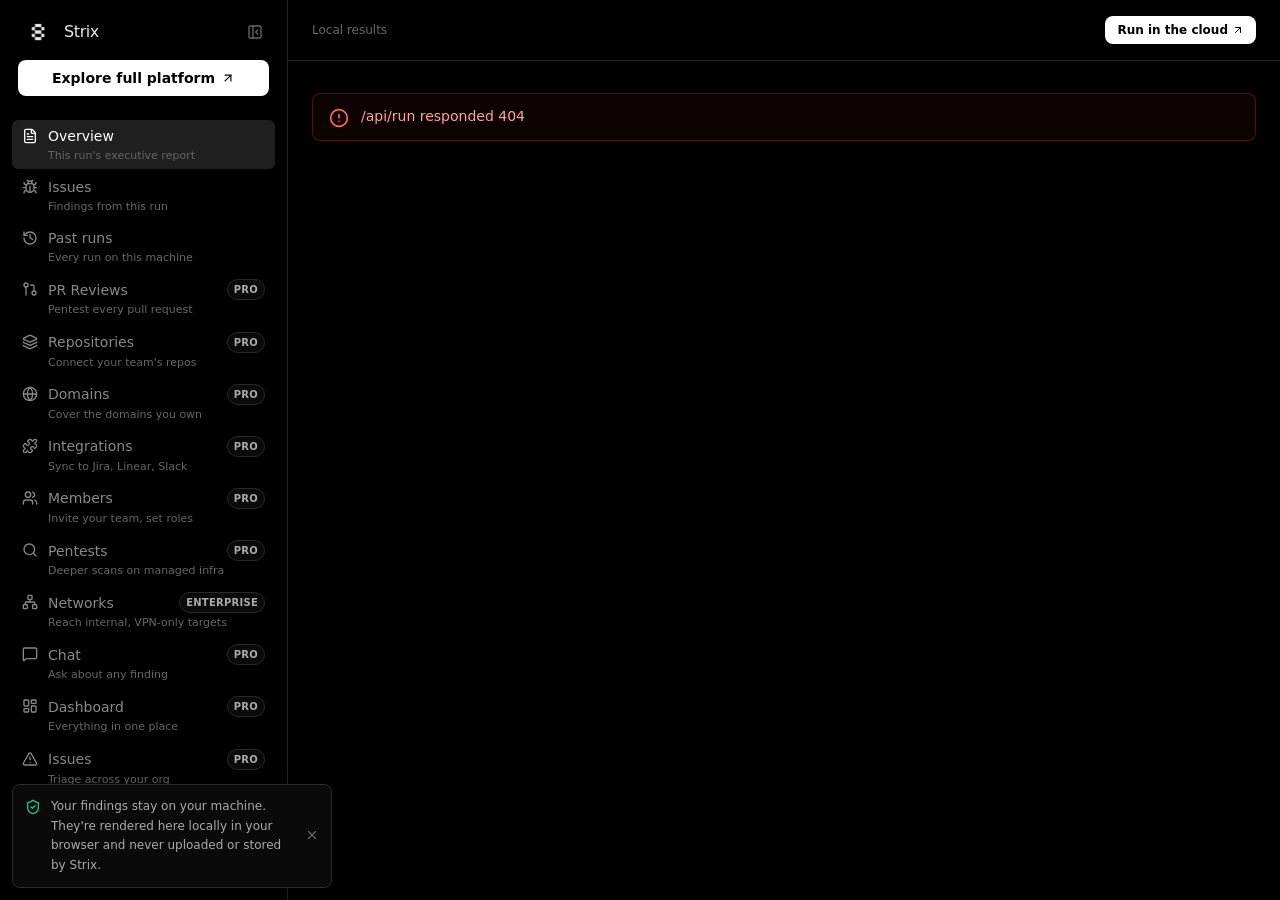
==== strix/viewer/static/index.html @ 6e62ea79 "Merge branch 'usestrix:main' into fix/issue-725-fast-local-import" ====
<!doctype html>
<html lang="en">
  <head>
    <meta charset="UTF-8" />
    <link rel="icon" type="image/png" href="./logo.png" />
    <meta name="viewport" content="width=device-width, initial-scale=1.0" />
    <meta name="color-scheme" content="dark" />
    <title>Strix Results</title>
    <script type="module" crossorigin src="./assets/index-BU_tk5L-.js"></script>
    <link rel="stylesheet" crossorigin href="./assets/index-C0NveaV7.css">
  </head>
  <body>
    <div id="root"></div>
  </body>
</html>
---- strix/viewer/static/assets/index-C0NveaV7.css ----
pre code.hljs{display:block;overflow-x:auto;padding:1em}code.hljs{padding:3px 5px}/*!
  Theme: GitHub Dark
  Description: Dark theme as seen on github.com
  Author: github.com
  Maintainer: @Hirse
  Updated: 2021-05-15

  Outdated base version: https://github.com/primer/github-syntax-dark
  Current colors taken from GitHub's CSS
*/.hljs{color:#c9d1d9;background:#0d1117}.hljs-doctag,.hljs-keyword,.hljs-meta .hljs-keyword,.hljs-template-tag,.hljs-template-variable,.hljs-type,.hljs-variable.language_{color:#ff7b72}.hljs-title,.hljs-title.class_,.hljs-title.class_.inherited__,.hljs-title.function_{color:#d2a8ff}.hljs-attr,.hljs-attribute,.hljs-literal,.hljs-meta,.hljs-number,.hljs-operator,.hljs-variable,.hljs-selector-attr,.hljs-selector-class,.hljs-selector-id{color:#79c0ff}.hljs-regexp,.hljs-string,.hljs-meta .hljs-string{color:#a5d6ff}.hljs-built_in,.hljs-symbol{color:#ffa657}.hljs-comment,.hljs-code,.hljs-formula{color:#8b949e}.hljs-name,.hljs-quote,.hljs-selector-tag,.hljs-selector-pseudo{color:#7ee787}.hljs-subst{color:#c9d1d9}.hljs-section{color:#1f6feb;font-weight:700}.hljs-bullet{color:#f2cc60}.hljs-emphasis{color:#c9d1d9;font-style:italic}.hljs-strong{color:#c9d1d9;font-weight:700}.hljs-addition{color:#aff5b4;background-color:#033a16}.hljs-deletion{color:#ffdcd7;background-color:#67060c}.react-flow{direction:ltr;--xy-edge-stroke-default: #b1b1b7;--xy-edge-stroke-width-default: 1;--xy-edge-stroke-selected-default: #555;--xy-connectionline-stroke-default: #b1b1b7;--xy-connectionline-stroke-width-default: 1;--xy-attribution-background-color-default: rgba(255, 255, 255, .5);--xy-minimap-background-color-default: #fff;--xy-minimap-mask-background-color-default: rgba(240, 240, 240, .6);--xy-minimap-mask-stroke-color-default: transparent;--xy-minimap-mask-stroke-width-default: 1;--xy-minimap-node-background-color-default: #e2e2e2;--xy-minimap-node-stroke-color-default: transparent;--xy-minimap-node-stroke-width-default: 2;--xy-background-color-default: transparent;--xy-background-pattern-dots-color-default: #91919a;--xy-background-pattern-lines-color-default: #eee;--xy-background-pattern-cross-color-default: #e2e2e2;background-color:var(--xy-background-color, var(--xy-background-color-default));--xy-node-color-default: inherit;--xy-node-border-default: 1px solid #1a192b;--xy-node-background-color-default: #fff;--xy-node-group-background-color-default: rgba(240, 240, 240, .25);--xy-node-boxshadow-hover-default: 0 1px 4px 1px rgba(0, 0, 0, .08);--xy-node-boxshadow-selected-default: 0 0 0 .5px #1a192b;--xy-node-border-radius-default: 3px;--xy-handle-background-color-default: #1a192b;--xy-handle-border-color-default: #fff;--xy-selection-background-color-default: rgba(0, 89, 220, .08);--xy-selection-border-default: 1px dotted rgba(0, 89, 220, .8);--xy-controls-button-background-color-default: #fefefe;--xy-controls-button-background-color-hover-default: #f4f4f4;--xy-controls-button-color-default: inherit;--xy-controls-button-color-hover-default: inherit;--xy-controls-button-border-color-default: #eee;--xy-controls-box-shadow-default: 0 0 2px 1px rgba(0, 0, 0, .08);--xy-edge-label-background-color-default: #ffffff;--xy-edge-label-color-default: inherit;--xy-resize-background-color-default: #3367d9}.react-flow.dark{--xy-edge-stroke-default: #3e3e3e;--xy-edge-stroke-width-default: 1;--xy-edge-stroke-selected-default: #727272;--xy-connectionline-stroke-default: #b1b1b7;--xy-connectionline-stroke-width-default: 1;--xy-attribution-background-color-default: rgba(150, 150, 150, .25);--xy-minimap-background-color-default: #141414;--xy-minimap-mask-background-color-default: rgba(60, 60, 60, .6);--xy-minimap-mask-stroke-color-default: transparent;--xy-minimap-mask-stroke-width-default: 1;--xy-minimap-node-background-color-default: #2b2b2b;--xy-minimap-node-stroke-color-default: transparent;--xy-minimap-node-stroke-width-default: 2;--xy-background-color-default: #141414;--xy-background-pattern-dots-color-default: #555;--xy-background-pattern-lines-color-default: #333;--xy-background-pattern-cross-color-default: #333;--xy-node-color-default: #f8f8f8;--xy-node-border-default: 1px solid #3c3c3c;--xy-node-background-color-default: #1e1e1e;--xy-node-group-background-color-default: rgba(240, 240, 240, .25);--xy-node-boxshadow-hover-default: 0 1px 4px 1px rgba(255, 255, 255, .08);--xy-node-boxshadow-selected-default: 0 0 0 .5px #999;--xy-handle-background-color-default: #bebebe;--xy-handle-border-color-default: #1e1e1e;--xy-selection-background-color-default: rgba(200, 200, 220, .08);--xy-selection-border-default: 1px dotted rgba(200, 200, 220, .8);--xy-controls-button-background-color-default: #2b2b2b;--xy-controls-button-background-color-hover-default: #3e3e3e;--xy-controls-button-color-default: #f8f8f8;--xy-controls-button-color-hover-default: #fff;--xy-controls-button-border-color-default: #5b5b5b;--xy-controls-box-shadow-default: 0 0 2px 1px rgba(0, 0, 0, .08);--xy-edge-label-background-color-default: #141414;--xy-edge-label-color-default: #f8f8f8}.react-flow__background{background-color:var(--xy-background-color-props, var(--xy-background-color, var(--xy-background-color-default)));pointer-events:none;z-index:-1}.react-flow__container{position:absolute;width:100%;height:100%;top:0;left:0}.react-flow__pane{z-index:1;touch-action:none}.react-flow__pane.draggable{cursor:grab}.react-flow__pane.dragging{cursor:grabbing}.react-flow__pane.selection{cursor:pointer}.react-flow__viewport{transform-origin:0 0;z-index:2;pointer-events:none}.react-flow__renderer{z-index:4}.react-flow__selection{z-index:6}.react-flow__nodesselection-rect:focus,.react-flow__nodesselection-rect:focus-visible{outline:none}.react-flow__edge-path{stroke:var(--xy-edge-stroke, var(--xy-edge-stroke-default));stroke-width:var(--xy-edge-stroke-width, var(--xy-edge-stroke-width-default));fill:none}.react-flow__connection-path{stroke:var(--xy-connectionline-stroke, var(--xy-connectionline-stroke-default));stroke-width:var(--xy-connectionline-stroke-width, var(--xy-connectionline-stroke-width-default));fill:none}.react-flow .react-flow__edges{position:absolute}.react-flow .react-flow__edges svg{overflow:visible;position:absolute;pointer-events:none}.react-flow__edge{pointer-events:visibleStroke}.react-flow__edge.selectable{cursor:pointer}.react-flow__edge.animated path{stroke-dasharray:5;animation:dashdraw .5s linear infinite}.react-flow__edge.animated path.react-flow__edge-interaction{stroke-dasharray:none;animation:none}.react-flow__edge.inactive{pointer-events:none}.react-flow__edge.selected,.react-flow__edge:focus,.react-flow__edge:focus-visible{outline:none}.react-flow__edge.selected .react-flow__edge-path,.react-flow__edge.selectable:focus .react-flow__edge-path,.react-flow__edge.selectable:focus-visible .react-flow__edge-path{stroke:var(--xy-edge-stroke-selected, var(--xy-edge-stroke-selected-default))}.react-flow__edge-textwrapper{pointer-events:all}.react-flow__edge .react-flow__edge-text{pointer-events:none;-webkit-user-select:none;-moz-user-select:none;user-select:none}.react-flow__arrowhead polyline{stroke:var(--xy-edge-stroke, var(--xy-edge-stroke-default))}.react-flow__arrowhead polyline.arrowclosed{fill:var(--xy-edge-stroke, var(--xy-edge-stroke-default))}.react-flow__connection{pointer-events:none}.react-flow__connection .animated{stroke-dasharray:5;animation:dashdraw .5s linear infinite}svg.react-flow__connectionline{z-index:1001;overflow:visible;position:absolute}.react-flow__nodes{pointer-events:none;transform-origin:0 0}.react-flow__node{position:absolute;-webkit-user-select:none;-moz-user-select:none;user-select:none;pointer-events:all;transform-origin:0 0;box-sizing:border-box;cursor:default}.react-flow__node.selectable{cursor:pointer}.react-flow__node.draggable{cursor:grab;pointer-events:all}.react-flow__node.draggable.dragging{cursor:grabbing}.react-flow__nodesselection{z-index:3;transform-origin:left top;pointer-events:none}.react-flow__nodesselection-rect{position:absolute;pointer-events:all;cursor:grab}.react-flow__handle{position:absolute;pointer-events:none;min-width:5px;min-height:5px;width:6px;height:6px;background-color:var(--xy-handle-background-color, var(--xy-handle-background-color-default));border:1px solid var(--xy-handle-border-color, var(--xy-handle-border-color-default));border-radius:100%}.react-flow__handle.connectingfrom{pointer-events:all}.react-flow__handle.connectionindicator{pointer-events:all;cursor:crosshair}.react-flow__handle-bottom{top:auto;left:50%;bottom:0;transform:translate(-50%,50%)}.react-flow__handle-top{top:0;left:50%;transform:translate(-50%,-50%)}.react-flow__handle-left{top:50%;left:0;transform:translate(-50%,-50%)}.react-flow__handle-right{top:50%;right:0;transform:translate(50%,-50%)}.react-flow__edgeupdater{cursor:move;pointer-events:all}.react-flow__pane.selection .react-flow__panel{pointer-events:none}.react-flow__panel{position:absolute;z-index:5;margin:15px}.react-flow__panel.top{top:0}.react-flow__panel.bottom{bottom:0}.react-flow__panel.top.center,.react-flow__panel.bottom.center{left:50%;transform:translate(-15px) translate(-50%)}.react-flow__panel.left{left:0}.react-flow__panel.right{right:0}.react-flow__panel.left.center,.react-flow__panel.right.center{top:50%;transform:translateY(-15px) translateY(-50%)}.react-flow__attribution{font-size:10px;background:var(--xy-attribution-background-color, var(--xy-attribution-background-color-default));padding:2px 3px;margin:0}.react-flow__attribution a{text-decoration:none;color:#999}@keyframes dashdraw{0%{stroke-dashoffset:10}}.react-flow__edgelabel-renderer{position:absolute;width:100%;height:100%;pointer-events:none;-webkit-user-select:none;-moz-user-select:none;user-select:none;left:0;top:0}.react-flow__viewport-portal{position:absolute;width:100%;height:100%;left:0;top:0;-webkit-user-select:none;-moz-user-select:none;user-select:none}.react-flow__minimap{background:var( --xy-minimap-background-color-props, var(--xy-minimap-background-color, var(--xy-minimap-background-color-default)) )}.react-flow__minimap-svg{display:block}.react-flow__minimap-mask{fill:var( --xy-minimap-mask-background-color-props, var(--xy-minimap-mask-background-color, var(--xy-minimap-mask-background-color-default)) );stroke:var( --xy-minimap-mask-stroke-color-props, var(--xy-minimap-mask-stroke-color, var(--xy-minimap-mask-stroke-color-default)) );stroke-width:var( --xy-minimap-mask-stroke-width-props, var(--xy-minimap-mask-stroke-width, var(--xy-minimap-mask-stroke-width-default)) )}.react-flow__minimap-node{fill:var( --xy-minimap-node-background-color-props, var(--xy-minimap-node-background-color, var(--xy-minimap-node-background-color-default)) );stroke:var( --xy-minimap-node-stroke-color-props, var(--xy-minimap-node-stroke-color, var(--xy-minimap-node-stroke-color-default)) );stroke-width:var( --xy-minimap-node-stroke-width-props, var(--xy-minimap-node-stroke-width, var(--xy-minimap-node-stroke-width-default)) )}.react-flow__background-pattern.dots{fill:var( --xy-background-pattern-color-props, var(--xy-background-pattern-color, var(--xy-background-pattern-dots-color-default)) )}.react-flow__background-pattern.lines{stroke:var( --xy-background-pattern-color-props, var(--xy-background-pattern-color, var(--xy-background-pattern-lines-color-default)) )}.react-flow__background-pattern.cross{stroke:var( --xy-background-pattern-color-props, var(--xy-background-pattern-color, var(--xy-background-pattern-cross-color-default)) )}.react-flow__controls{display:flex;flex-direction:column;box-shadow:var(--xy-controls-box-shadow, var(--xy-controls-box-shadow-default))}.react-flow__controls.horizontal{flex-direction:row}.react-flow__controls-button{display:flex;justify-content:center;align-items:center;height:26px;width:26px;padding:4px;border:none;background:var(--xy-controls-button-background-color, var(--xy-controls-button-background-color-default));border-bottom:1px solid var( --xy-controls-button-border-color-props, var(--xy-controls-button-border-color, var(--xy-controls-button-border-color-default)) );color:var( --xy-controls-button-color-props, var(--xy-controls-button-color, var(--xy-controls-button-color-default)) );cursor:pointer;-webkit-user-select:none;-moz-user-select:none;user-select:none}.react-flow__controls-button svg{width:100%;max-width:12px;max-height:12px;fill:currentColor}.react-flow__edge.updating .react-flow__edge-path{stroke:#777}.react-flow__edge-text{font-size:10px}.react-flow__node.selectable:focus,.react-flow__node.selectable:focus-visible{outline:none}.react-flow__node-input,.react-flow__node-default,.react-flow__node-output,.react-flow__node-group{padding:10px;border-radius:var(--xy-node-border-radius, var(--xy-node-border-radius-default));width:150px;font-size:12px;color:var(--xy-node-color, var(--xy-node-color-default));text-align:center;border:var(--xy-node-border, var(--xy-node-border-default));background-color:var(--xy-node-background-color, var(--xy-node-background-color-default))}.react-flow__node-input.selectable:hover,.react-flow__node-default.selectable:hover,.react-flow__node-output.selectable:hover,.react-flow__node-group.selectable:hover{box-shadow:var(--xy-node-boxshadow-hover, var(--xy-node-boxshadow-hover-default))}.react-flow__node-input.selectable.selected,.react-flow__node-input.selectable:focus,.react-flow__node-input.selectable:focus-visible,.react-flow__node-default.selectable.selected,.react-flow__node-default.selectable:focus,.react-flow__node-default.selectable:focus-visible,.react-flow__node-output.selectable.selected,.react-flow__node-output.selectable:focus,.react-flow__node-output.selectable:focus-visible,.react-flow__node-group.selectable.selected,.react-flow__node-group.selectable:focus,.react-flow__node-group.selectable:focus-visible{box-shadow:var(--xy-node-boxshadow-selected, var(--xy-node-boxshadow-selected-default))}.react-flow__node-group{background-color:var(--xy-node-group-background-color, var(--xy-node-group-background-color-default))}.react-flow__nodesselection-rect,.react-flow__selection{background:var(--xy-selection-background-color, var(--xy-selection-background-color-default));border:var(--xy-selection-border, var(--xy-selection-border-default))}.react-flow__nodesselection-rect:focus,.react-flow__nodesselection-rect:focus-visible,.react-flow__selection:focus,.react-flow__selection:focus-visible{outline:none}.react-flow__controls-button:hover{background:var( --xy-controls-button-background-color-hover-props, var(--xy-controls-button-background-color-hover, var(--xy-controls-button-background-color-hover-default)) );color:var( --xy-controls-button-color-hover-props, var(--xy-controls-button-color-hover, var(--xy-controls-button-color-hover-default)) )}.react-flow__controls-button:disabled{pointer-events:none}.react-flow__controls-button:disabled svg{fill-opacity:.4}.react-flow__controls-button:last-child{border-bottom:none}.react-flow__controls.horizontal .react-flow__controls-button{border-bottom:none;border-right:1px solid var( --xy-controls-button-border-color-props, var(--xy-controls-button-border-color, var(--xy-controls-button-border-color-default)) )}.react-flow__controls.horizontal .react-flow__controls-button:last-child{border-right:none}.react-flow__resize-control{position:absolute}.react-flow__resize-control.left,.react-flow__resize-control.right{cursor:ew-resize}.react-flow__resize-control.top,.react-flow__resize-control.bottom{cursor:ns-resize}.react-flow__resize-control.top.left,.react-flow__resize-control.bottom.right{cursor:nwse-resize}.react-flow__resize-control.bottom.left,.react-flow__resize-control.top.right{cursor:nesw-resize}.react-flow__resize-control.handle{width:5px;height:5px;border:1px solid #fff;border-radius:1px;background-color:var(--xy-resize-background-color, var(--xy-resize-background-color-default));translate:-50% -50%}.react-flow__resize-control.handle.left{left:0;top:50%}.react-flow__resize-control.handle.right{left:100%;top:50%}.react-flow__resize-control.handle.top{left:50%;top:0}.react-flow__resize-control.handle.bottom{left:50%;top:100%}.react-flow__resize-control.handle.top.left,.react-flow__resize-control.handle.bottom.left{left:0}.react-flow__resize-control.handle.top.right,.react-flow__resize-control.handle.bottom.right{left:100%}.react-flow__resize-control.line{border-color:var(--xy-resize-background-color, var(--xy-resize-background-color-default));border-width:0;border-style:solid}.react-flow__resize-control.line.left,.react-flow__resize-control.line.right{width:1px;transform:translate(-50%);top:0;height:100%}.react-flow__resize-control.line.left{left:0;border-left-width:1px}.react-flow__resize-control.line.right{left:100%;border-right-width:1px}.react-flow__resize-control.line.top,.react-flow__resize-control.line.bottom{height:1px;transform:translateY(-50%);left:0;width:100%}.react-flow__resize-control.line.top{top:0;border-top-width:1px}.react-flow__resize-control.line.bottom{border-bottom-width:1px;top:100%}.react-flow__edge-textbg{fill:var(--xy-edge-label-background-color, var(--xy-edge-label-background-color-default))}.react-flow__edge-text{fill:var(--xy-edge-label-color, var(--xy-edge-label-color-default))}/*! tailwindcss v4.3.3 | MIT License | https://tailwindcss.com */@layer properties{@supports (((-webkit-hyphens:none)) and (not (margin-trim:inline))) or ((-moz-orient:inline) and (not (color:rgb(from red r g b)))){*,:before,:after,::backdrop{--tw-translate-x:0;--tw-translate-y:0;--tw-translate-z:0;--tw-space-y-reverse:0;--tw-border-style:solid;--tw-leading:initial;--tw-font-weight:initial;--tw-tracking:initial;--tw-ordinal:initial;--tw-slashed-zero:initial;--tw-numeric-figure:initial;--tw-numeric-spacing:initial;--tw-numeric-fraction:initial;--tw-shadow:0 0 #0000;--tw-shadow-color:initial;--tw-shadow-alpha:100%;--tw-inset-shadow:0 0 #0000;--tw-inset-shadow-color:initial;--tw-inset-shadow-alpha:100%;--tw-ring-color:initial;--tw-ring-shadow:0 0 #0000;--tw-inset-ring-color:initial;--tw-inset-ring-shadow:0 0 #0000;--tw-ring-inset:initial;--tw-ring-offset-width:0px;--tw-ring-offset-color:#fff;--tw-ring-offset-shadow:0 0 #0000;--tw-blur:initial;--tw-brightness:initial;--tw-contrast:initial;--tw-grayscale:initial;--tw-hue-rotate:initial;--tw-invert:initial;--tw-opacity:initial;--tw-saturate:initial;--tw-sepia:initial;--tw-drop-shadow:initial;--tw-drop-shadow-color:initial;--tw-drop-shadow-alpha:100%;--tw-drop-shadow-size:initial;--tw-duration:initial}}}@layer theme{:root,:host{--color-red-300:oklch(80.8% .114 19.571);--color-red-400:oklch(70.4% .191 22.216);--color-red-500:oklch(63.7% .237 25.331);--color-orange-400:oklch(75% .183 55.934);--color-orange-500:oklch(70.5% .213 47.604);--color-amber-400:oklch(82.8% .189 84.429);--color-yellow-400:oklch(85.2% .199 91.936);--color-yellow-500:oklch(79.5% .184 86.047);--color-emerald-200:oklch(90.5% .093 164.15);--color-emerald-400:oklch(76.5% .177 163.223);--color-emerald-500:oklch(69.6% .17 162.48);--color-cyan-400:oklch(78.9% .154 211.53);--color-sky-400:oklch(74.6% .16 232.661);--color-blue-400:oklch(70.7% .165 254.624);--color-blue-500:oklch(62.3% .214 259.815);--color-purple-400:oklch(71.4% .203 305.504);--color-purple-500:oklch(62.7% .265 303.9);--color-gray-400:oklch(70.7% .022 261.325);--color-gray-500:oklch(55.1% .027 264.364);--color-neutral-200:oklch(92.2% 0 none);--color-black:#000;--color-white:#fff;--spacing:.25rem;--container-xs:20rem;--container-sm:24rem;--container-md:28rem;--container-lg:32rem;--container-5xl:64rem;--text-xs:.75rem;--text-xs--line-height:calc(1 / .75);--text-sm:.875rem;--text-sm--line-height:calc(1.25 / .875);--text-base:1rem;--text-base--line-height: 1.5 ;--text-lg:1.125rem;--text-lg--line-height:calc(1.75 / 1.125);--text-xl:1.25rem;--text-xl--line-height:calc(1.75 / 1.25);--text-2xl:1.5rem;--text-2xl--line-height:calc(2 / 1.5);--font-weight-medium:500;--font-weight-semibold:600;--font-weight-bold:700;--tracking-tight:-.025em;--tracking-wide:.025em;--tracking-wider:.05em;--leading-snug:1.375;--leading-relaxed:1.625;--radius-md:.375rem;--radius-lg:.5rem;--radius-xl:.75rem;--radius-2xl:1rem;--animate-spin:spin 1s linear infinite;--animate-ping:ping 1s cubic-bezier(0, 0, .2, 1) infinite;--animate-pulse:pulse 2s cubic-bezier(.4, 0, .6, 1) infinite;--default-transition-duration:.15s;--default-transition-timing-function:cubic-bezier(.4, 0, .2, 1);--default-font-family:var(--font-geist-sans);--default-mono-font-family:var(--font-geist-mono)}}@layer base{*,:after,:before,::backdrop{box-sizing:border-box;border:0 solid;margin:0;padding:0}::file-selector-button{box-sizing:border-box;border:0 solid;margin:0;padding:0}html,:host{-webkit-text-size-adjust:100%;-moz-tab-size:4;tab-size:4;line-height:1.5;font-family:var(--default-font-family,-apple-system, BlinkMacSystemFont, "Segoe UI", Roboto, "Helvetica Neue", "Noto Sans", Arial, sans-serif, "Apple Color Emoji", "Segoe UI Emoji", "Segoe UI Symbol", "Noto Color Emoji");font-feature-settings:var(--default-font-feature-settings,normal);font-variation-settings:var(--default-font-variation-settings,normal);-webkit-tap-highlight-color:transparent}hr{height:0;color:inherit;border-top-width:1px}abbr:where([title]){-webkit-text-decoration:underline dotted;text-decoration:underline dotted}h1,h2,h3,h4,h5,h6{font-size:inherit;font-weight:inherit}a{color:inherit;-webkit-text-decoration:inherit;text-decoration:inherit}b,strong{font-weight:bolder}code,kbd,samp,pre{font-family:var(--default-mono-font-family,ui-monospace, SFMono-Regular, Menlo, Monaco, Consolas, "Liberation Mono", "Courier New", monospace);font-feature-settings:var(--default-mono-font-feature-settings,normal);font-variation-settings:var(--default-mono-font-variation-settings,normal);font-size:1em}small{font-size:80%}sub,sup{vertical-align:baseline;font-size:75%;line-height:0;position:relative}sub{bottom:-.25em}sup{top:-.5em}table{text-indent:0;border-color:inherit;border-collapse:collapse}:-moz-focusring:where(:not(iframe)){outline:auto}progress{vertical-align:baseline}summary{display:list-item}ol,ul,menu{list-style:none}img,svg,video,canvas,audio,iframe,embed,object{vertical-align:middle;display:block}img,video{max-width:100%;height:auto}button,input,select,optgroup,textarea{font:inherit;font-feature-settings:inherit;font-variation-settings:inherit;letter-spacing:inherit;color:inherit;opacity:1;background-color:#0000;border-radius:0}::file-selector-button{font:inherit;font-feature-settings:inherit;font-variation-settings:inherit;letter-spacing:inherit;color:inherit;opacity:1;background-color:#0000;border-radius:0}:where(select:is([multiple],[size])) optgroup{font-weight:bolder}:where(select:is([multiple],[size])) optgroup option{padding-inline-start:20px}::file-selector-button{margin-inline-end:4px}::placeholder{opacity:1}@supports (not ((-webkit-appearance:-apple-pay-button))) or (contain-intrinsic-size:1px){::placeholder{color:currentColor}@supports (color:color-mix(in lab,red,red)){::placeholder{color:color-mix(in oklab,currentcolor 50%,transparent)}}}textarea{resize:vertical}::-webkit-search-decoration{-webkit-appearance:none}::-webkit-date-and-time-value{min-height:1lh;text-align:inherit}::-webkit-datetime-edit{display:inline-flex}::-webkit-datetime-edit-fields-wrapper{padding:0}::-webkit-datetime-edit{padding-block:0}::-webkit-datetime-edit-year-field{padding-block:0}::-webkit-datetime-edit-month-field{padding-block:0}::-webkit-datetime-edit-day-field{padding-block:0}::-webkit-datetime-edit-hour-field{padding-block:0}::-webkit-datetime-edit-minute-field{padding-block:0}::-webkit-datetime-edit-second-field{padding-block:0}::-webkit-datetime-edit-millisecond-field{padding-block:0}::-webkit-datetime-edit-meridiem-field{padding-block:0}::-webkit-calendar-picker-indicator{line-height:1}:-moz-ui-invalid{box-shadow:none}button,input:where([type=button],[type=reset],[type=submit]){-webkit-appearance:button;-moz-appearance:button;appearance:button}::file-selector-button{-webkit-appearance:button;-moz-appearance:button;appearance:button}::-webkit-inner-spin-button{height:auto}::-webkit-outer-spin-button{height:auto}[hidden]:where(:not([hidden=until-found])){display:none!important}}@layer components;@layer utilities{.pointer-events-none{pointer-events:none}.collapse{visibility:collapse}.visible{visibility:visible}.absolute{position:absolute}.fixed{position:fixed}.relative{position:relative}.static{position:static}.sticky{position:sticky}.inset-0{top:0;right:0;bottom:0;left:0}.inset-x-0{inset-inline:0}.top-0{top:0}.top-2{top:calc(var(--spacing) * 2)}.right-0{right:0}.right-2{right:calc(var(--spacing) * 2)}.bottom-0{bottom:0}.bottom-3{bottom:calc(var(--spacing) * 3)}.bottom-full{bottom:100%}.left-1\/2{left:50%}.left-3{left:calc(var(--spacing) * 3)}.z-10{z-index:10}.z-50{z-index:50}.z-\[60\]{z-index:60}.-mx-2{margin-inline:calc(var(--spacing) * -2)}.mx-auto{margin-inline:auto}.my-4{margin-block:calc(var(--spacing) * 4)}.-mt-0\.5{margin-top:calc(var(--spacing) * -.5)}.mt-0{margin-top:0}.mt-0\.5{margin-top:calc(var(--spacing) * .5)}.mt-1{margin-top:var(--spacing)}.mt-1\.5{margin-top:calc(var(--spacing) * 1.5)}.mt-2{margin-top:calc(var(--spacing) * 2)}.mt-2\.5{margin-top:calc(var(--spacing) * 2.5)}.mt-3{margin-top:calc(var(--spacing) * 3)}.mt-4{margin-top:calc(var(--spacing) * 4)}.mt-5{margin-top:calc(var(--spacing) * 5)}.mt-6{margin-top:calc(var(--spacing) * 6)}.mt-10{margin-top:calc(var(--spacing) * 10)}.mt-\[1px\]{margin-top:1px}.-mr-0\.5{margin-right:calc(var(--spacing) * -.5)}.mr-1{margin-right:var(--spacing)}.mr-2{margin-right:calc(var(--spacing) * 2)}.mb-1{margin-bottom:var(--spacing)}.mb-1\.5{margin-bottom:calc(var(--spacing) * 1.5)}.mb-2{margin-bottom:calc(var(--spacing) * 2)}.mb-2\.5{margin-bottom:calc(var(--spacing) * 2.5)}.mb-3{margin-bottom:calc(var(--spacing) * 3)}.mb-4{margin-bottom:calc(var(--spacing) * 4)}.ml-0\.5{margin-left:calc(var(--spacing) * .5)}.ml-1{margin-left:var(--spacing)}.ml-2{margin-left:calc(var(--spacing) * 2)}.ml-3{margin-left:calc(var(--spacing) * 3)}.ml-auto{margin-left:auto}.line-clamp-3{-webkit-line-clamp:3;-webkit-box-orient:vertical;display:-webkit-box;overflow:hidden}.block{display:block}.flex{display:flex}.grid{display:grid}.hidden{display:none}.inline{display:inline}.inline-flex{display:inline-flex}.\!h-1\.5{height:calc(var(--spacing) * 1.5)!important}.h-0\.5{height:calc(var(--spacing) * .5)}.h-1\.5{height:calc(var(--spacing) * 1.5)}.h-2{height:calc(var(--spacing) * 2)}.h-2\.5{height:calc(var(--spacing) * 2.5)}.h-3{height:calc(var(--spacing) * 3)}.h-3\.5{height:calc(var(--spacing) * 3.5)}.h-4{height:calc(var(--spacing) * 4)}.h-5{height:calc(var(--spacing) * 5)}.h-6{height:calc(var(--spacing) * 6)}.h-7{height:calc(var(--spacing) * 7)}.h-8{height:calc(var(--spacing) * 8)}.h-9{height:calc(var(--spacing) * 9)}.h-10{height:calc(var(--spacing) * 10)}.h-11{height:calc(var(--spacing) * 11)}.h-12{height:calc(var(--spacing) * 12)}.h-\[30px\]{height:30px}.h-\[72px\]{height:72px}.h-\[80vh\]{height:80vh}.h-\[480px\]{height:480px}.h-full{height:100%}.h-px{height:1px}.h-screen{height:100vh}.max-h-80{max-height:calc(var(--spacing) * 80)}.max-h-\[160px\]{max-height:160px}.max-h-\[400px\]{max-height:400px}.max-h-\[1200px\]{max-height:1200px}.min-h-screen{min-height:100vh}.\!w-1\.5{width:calc(var(--spacing) * 1.5)!important}.w-1\.5{width:calc(var(--spacing) * 1.5)}.w-2{width:calc(var(--spacing) * 2)}.w-2\.5{width:calc(var(--spacing) * 2.5)}.w-3{width:calc(var(--spacing) * 3)}.w-3\.5{width:calc(var(--spacing) * 3.5)}.w-4{width:calc(var(--spacing) * 4)}.w-5{width:calc(var(--spacing) * 5)}.w-6{width:calc(var(--spacing) * 6)}.w-7{width:calc(var(--spacing) * 7)}.w-8{width:calc(var(--spacing) * 8)}.w-9{width:calc(var(--spacing) * 9)}.w-10{width:calc(var(--spacing) * 10)}.w-11{width:calc(var(--spacing) * 11)}.w-12{width:calc(var(--spacing) * 12)}.w-14{width:calc(var(--spacing) * 14)}.w-28{width:calc(var(--spacing) * 28)}.w-64{width:calc(var(--spacing) * 64)}.w-72{width:calc(var(--spacing) * 72)}.w-\[1px\]{width:1px}.w-\[30px\]{width:30px}.w-\[180px\]{width:180px}.w-\[260px\]{width:260px}.w-full{width:100%}.w-max{width:max-content}.w-px{width:1px}.max-w-5xl{max-width:var(--container-5xl)}.max-w-\[72rem\]{max-width:72rem}.max-w-\[75\%\]{max-width:75%}.max-w-\[80\%\]{max-width:80%}.max-w-\[140px\]{max-width:140px}.max-w-\[160px\]{max-width:160px}.max-w-\[240px\]{max-width:240px}.max-w-lg{max-width:var(--container-lg)}.max-w-md{max-width:var(--container-md)}.max-w-sm{max-width:var(--container-sm)}.max-w-xs{max-width:var(--container-xs)}.min-w-0{min-width:0}.min-w-\[80px\]{min-width:80px}.min-w-\[112px\]{min-width:112px}.min-w-\[160px\]{min-width:160px}.flex-1{flex:1}.flex-shrink-0,.shrink-0{flex-shrink:0}.border-collapse{border-collapse:collapse}.-translate-x-1\/2{--tw-translate-x: -50% ;translate:var(--tw-translate-x) var(--tw-translate-y)}.-rotate-90{rotate:-90deg}.animate-ping{animation:var(--animate-ping)}.animate-pulse{animation:var(--animate-pulse)}.animate-spin{animation:var(--animate-spin)}.cursor-pointer{cursor:pointer}.resize-none{resize:none}.grid-cols-1{grid-template-columns:repeat(1,minmax(0,1fr))}.grid-cols-\[7rem_1fr\]{grid-template-columns:7rem 1fr}.flex-col{flex-direction:column}.flex-wrap{flex-wrap:wrap}.items-baseline{align-items:baseline}.items-center{align-items:center}.items-start{align-items:flex-start}.items-stretch{align-items:stretch}.justify-between{justify-content:space-between}.justify-center{justify-content:center}.gap-1{gap:var(--spacing)}.gap-1\.5{gap:calc(var(--spacing) * 1.5)}.gap-2{gap:calc(var(--spacing) * 2)}.gap-2\.5{gap:calc(var(--spacing) * 2.5)}.gap-3{gap:calc(var(--spacing) * 3)}.gap-4{gap:calc(var(--spacing) * 4)}.gap-5{gap:calc(var(--spacing) * 5)}.gap-6{gap:calc(var(--spacing) * 6)}.gap-8{gap:calc(var(--spacing) * 8)}.gap-10{gap:calc(var(--spacing) * 10)}:where(.space-y-0>:not(:last-child)){--tw-space-y-reverse:0;margin-block:0}:where(.space-y-0\.5>:not(:last-child)){--tw-space-y-reverse:0;margin-block-start:calc(calc(var(--spacing) * .5) * var(--tw-space-y-reverse));margin-block-end:calc(calc(var(--spacing) * .5) * calc(1 - var(--tw-space-y-reverse)))}:where(.space-y-1>:not(:last-child)){--tw-space-y-reverse:0;margin-block-start:calc(var(--spacing) * var(--tw-space-y-reverse));margin-block-end:calc(var(--spacing) * calc(1 - var(--tw-space-y-reverse)))}:where(.space-y-2>:not(:last-child)){--tw-space-y-reverse:0;margin-block-start:calc(calc(var(--spacing) * 2) * var(--tw-space-y-reverse));margin-block-end:calc(calc(var(--spacing) * 2) * calc(1 - var(--tw-space-y-reverse)))}:where(.space-y-2\.5>:not(:last-child)){--tw-space-y-reverse:0;margin-block-start:calc(calc(var(--spacing) * 2.5) * var(--tw-space-y-reverse));margin-block-end:calc(calc(var(--spacing) * 2.5) * calc(1 - var(--tw-space-y-reverse)))}:where(.space-y-3>:not(:last-child)){--tw-space-y-reverse:0;margin-block-start:calc(calc(var(--spacing) * 3) * var(--tw-space-y-reverse));margin-block-end:calc(calc(var(--spacing) * 3) * calc(1 - var(--tw-space-y-reverse)))}:where(.space-y-4>:not(:last-child)){--tw-space-y-reverse:0;margin-block-start:calc(calc(var(--spacing) * 4) * var(--tw-space-y-reverse));margin-block-end:calc(calc(var(--spacing) * 4) * calc(1 - var(--tw-space-y-reverse)))}:where(.space-y-5>:not(:last-child)){--tw-space-y-reverse:0;margin-block-start:calc(calc(var(--spacing) * 5) * var(--tw-space-y-reverse));margin-block-end:calc(calc(var(--spacing) * 5) * calc(1 - var(--tw-space-y-reverse)))}:where(.space-y-6>:not(:last-child)){--tw-space-y-reverse:0;margin-block-start:calc(calc(var(--spacing) * 6) * var(--tw-space-y-reverse));margin-block-end:calc(calc(var(--spacing) * 6) * calc(1 - var(--tw-space-y-reverse)))}:where(.space-y-8>:not(:last-child)){--tw-space-y-reverse:0;margin-block-start:calc(calc(var(--spacing) * 8) * var(--tw-space-y-reverse));margin-block-end:calc(calc(var(--spacing) * 8) * calc(1 - var(--tw-space-y-reverse)))}.gap-x-2{column-gap:calc(var(--spacing) * 2)}.gap-x-3{column-gap:calc(var(--spacing) * 3)}.gap-x-6{column-gap:calc(var(--spacing) * 6)}.gap-x-8{column-gap:calc(var(--spacing) * 8)}.gap-y-0\.5{row-gap:calc(var(--spacing) * .5)}.gap-y-1{row-gap:var(--spacing)}.gap-y-2{row-gap:calc(var(--spacing) * 2)}.gap-y-3{row-gap:calc(var(--spacing) * 3)}.gap-y-6{row-gap:calc(var(--spacing) * 6)}.truncate{text-overflow:ellipsis;white-space:nowrap;overflow:hidden}.overflow-auto{overflow:auto}.overflow-hidden{overflow:hidden}.overflow-y-auto{overflow-y:auto}.rounded{border-radius:.25rem}.rounded-2xl{border-radius:var(--radius-2xl)}.rounded-full{border-radius:3.40282e38px}.rounded-lg{border-radius:var(--radius-lg)}.rounded-md{border-radius:var(--radius-md)}.rounded-xl{border-radius:var(--radius-xl)}.\!border-0{border-style:var(--tw-border-style)!important;border-width:0!important}.border{border-style:var(--tw-border-style);border-width:1px}.border-0{border-style:var(--tw-border-style);border-width:0}.border-2{border-style:var(--tw-border-style);border-width:2px}.border-y{border-block-style:var(--tw-border-style);border-block-width:1px}.border-t{border-top-style:var(--tw-border-style);border-top-width:1px}.border-r{border-right-style:var(--tw-border-style);border-right-width:1px}.border-b{border-bottom-style:var(--tw-border-style);border-bottom-width:1px}.\!border-none{--tw-border-style:none!important;border-style:none!important}.\!border-\[\#222\]{border-color:#222!important}.border-\[\#1a1a1a\]{border-color:#1a1a1a}.border-\[\#2a2a2a\]{border-color:#2a2a2a}.border-\[\#222\]{border-color:#222}.border-\[\#333\]{border-color:#333}.border-\[\#444\]{border-color:#444}.border-\[\#191919\]{border-color:#191919}.border-blue-500\/20{border-color:#3080ff33}@supports (color:color-mix(in lab,red,red)){.border-blue-500\/20{border-color:color-mix(in oklab,var(--color-blue-500) 20%,transparent)}}.border-blue-500\/30{border-color:#3080ff4d}@supports (color:color-mix(in lab,red,red)){.border-blue-500\/30{border-color:color-mix(in oklab,var(--color-blue-500) 30%,transparent)}}.border-blue-500\/40{border-color:#3080ff66}@supports (color:color-mix(in lab,red,red)){.border-blue-500\/40{border-color:color-mix(in oklab,var(--color-blue-500) 40%,transparent)}}.border-emerald-500\/20{border-color:#00bb7f33}@supports (color:color-mix(in lab,red,red)){.border-emerald-500\/20{border-color:color-mix(in oklab,var(--color-emerald-500) 20%,transparent)}}.border-emerald-500\/25{border-color:#00bb7f40}@supports (color:color-mix(in lab,red,red)){.border-emerald-500\/25{border-color:color-mix(in oklab,var(--color-emerald-500) 25%,transparent)}}.border-emerald-500\/30{border-color:#00bb7f4d}@supports (color:color-mix(in lab,red,red)){.border-emerald-500\/30{border-color:color-mix(in oklab,var(--color-emerald-500) 30%,transparent)}}.border-gray-500\/20{border-color:#6a728233}@supports (color:color-mix(in lab,red,red)){.border-gray-500\/20{border-color:color-mix(in oklab,var(--color-gray-500) 20%,transparent)}}.border-orange-500\/20{border-color:#fe6e0033}@supports (color:color-mix(in lab,red,red)){.border-orange-500\/20{border-color:color-mix(in oklab,var(--color-orange-500) 20%,transparent)}}.border-orange-500\/30{border-color:#fe6e004d}@supports (color:color-mix(in lab,red,red)){.border-orange-500\/30{border-color:color-mix(in oklab,var(--color-orange-500) 30%,transparent)}}.border-purple-500\/20{border-color:#ac4bff33}@supports (color:color-mix(in lab,red,red)){.border-purple-500\/20{border-color:color-mix(in oklab,var(--color-purple-500) 20%,transparent)}}.border-red-500\/20{border-color:#fb2c3633}@supports (color:color-mix(in lab,red,red)){.border-red-500\/20{border-color:color-mix(in oklab,var(--color-red-500) 20%,transparent)}}.border-red-500\/25{border-color:#fb2c3640}@supports (color:color-mix(in lab,red,red)){.border-red-500\/25{border-color:color-mix(in oklab,var(--color-red-500) 25%,transparent)}}.border-red-500\/30{border-color:#fb2c364d}@supports (color:color-mix(in lab,red,red)){.border-red-500\/30{border-color:color-mix(in oklab,var(--color-red-500) 30%,transparent)}}.border-white\/30{border-color:#ffffff4d}@supports (color:color-mix(in lab,red,red)){.border-white\/30{border-color:color-mix(in oklab,var(--color-white) 30%,transparent)}}.border-white\/\[0\.06\]{border-color:#ffffff0f}@supports (color:color-mix(in lab,red,red)){.border-white\/\[0\.06\]{border-color:color-mix(in oklab,var(--color-white) 6%,transparent)}}.border-white\/\[0\.08\]{border-color:#ffffff14}@supports (color:color-mix(in lab,red,red)){.border-white\/\[0\.08\]{border-color:color-mix(in oklab,var(--color-white) 8%,transparent)}}.border-white\/\[0\.18\]{border-color:#ffffff2e}@supports (color:color-mix(in lab,red,red)){.border-white\/\[0\.18\]{border-color:color-mix(in oklab,var(--color-white) 18%,transparent)}}.border-yellow-500\/20{border-color:#edb20033}@supports (color:color-mix(in lab,red,red)){.border-yellow-500\/20{border-color:color-mix(in oklab,var(--color-yellow-500) 20%,transparent)}}.border-yellow-500\/25{border-color:#edb20040}@supports (color:color-mix(in lab,red,red)){.border-yellow-500\/25{border-color:color-mix(in oklab,var(--color-yellow-500) 25%,transparent)}}.border-yellow-500\/30{border-color:#edb2004d}@supports (color:color-mix(in lab,red,red)){.border-yellow-500\/30{border-color:color-mix(in oklab,var(--color-yellow-500) 30%,transparent)}}.border-t-white{border-top-color:var(--color-white)}.\!bg-\[\#0a0a0a\]{background-color:#0a0a0a!important}.\!bg-\[\#444\]{background-color:#444!important}.\!bg-transparent{background-color:#0000!important}.bg-\[\#0a0a0a\]{background-color:#0a0a0a}.bg-\[\#1a1a1a\]{background-color:#1a1a1a}.bg-\[\#1e1e1e\]{background-color:#1e1e1e}.bg-\[\#2a2a2a\]{background-color:#2a2a2a}.bg-\[\#111\]{background-color:#111}.bg-\[\#222\]{background-color:#222}.bg-\[\#555\]{background-color:#555}.bg-\[\#888\]{background-color:#888}.bg-\[\#050505\]{background-color:#050505}.bg-\[\#252525\]{background-color:#252525}.bg-\[rgba\(255\,255\,255\,0\.02\)\]{background-color:#ffffff05}.bg-\[rgba\(255\,255\,255\,0\.04\)\]{background-color:#ffffff0a}.bg-black{background-color:var(--color-black)}.bg-black\/70{background-color:#000000b3}@supports (color:color-mix(in lab,red,red)){.bg-black\/70{background-color:color-mix(in oklab,var(--color-black) 70%,transparent)}}.bg-blue-400{background-color:var(--color-blue-400)}.bg-blue-500{background-color:var(--color-blue-500)}.bg-blue-500\/10{background-color:#3080ff1a}@supports (color:color-mix(in lab,red,red)){.bg-blue-500\/10{background-color:color-mix(in oklab,var(--color-blue-500) 10%,transparent)}}.bg-blue-500\/20{background-color:#3080ff33}@supports (color:color-mix(in lab,red,red)){.bg-blue-500\/20{background-color:color-mix(in oklab,var(--color-blue-500) 20%,transparent)}}.bg-blue-500\/\[0\.12\]{background-color:#3080ff1f}@supports (color:color-mix(in lab,red,red)){.bg-blue-500\/\[0\.12\]{background-color:color-mix(in oklab,var(--color-blue-500) 12%,transparent)}}.bg-emerald-400{background-color:var(--color-emerald-400)}.bg-emerald-500{background-color:var(--color-emerald-500)}.bg-emerald-500\/5{background-color:#00bb7f0d}@supports (color:color-mix(in lab,red,red)){.bg-emerald-500\/5{background-color:color-mix(in oklab,var(--color-emerald-500) 5%,transparent)}}.bg-emerald-500\/10{background-color:#00bb7f1a}@supports (color:color-mix(in lab,red,red)){.bg-emerald-500\/10{background-color:color-mix(in oklab,var(--color-emerald-500) 10%,transparent)}}.bg-emerald-500\/\[0\.06\]{background-color:#00bb7f0f}@supports (color:color-mix(in lab,red,red)){.bg-emerald-500\/\[0\.06\]{background-color:color-mix(in oklab,var(--color-emerald-500) 6%,transparent)}}.bg-gray-500{background-color:var(--color-gray-500)}.bg-gray-500\/10{background-color:#6a72821a}@supports (color:color-mix(in lab,red,red)){.bg-gray-500\/10{background-color:color-mix(in oklab,var(--color-gray-500) 10%,transparent)}}.bg-orange-500{background-color:var(--color-orange-500)}.bg-orange-500\/10{background-color:#fe6e001a}@supports (color:color-mix(in lab,red,red)){.bg-orange-500\/10{background-color:color-mix(in oklab,var(--color-orange-500) 10%,transparent)}}.bg-orange-500\/20{background-color:#fe6e0033}@supports (color:color-mix(in lab,red,red)){.bg-orange-500\/20{background-color:color-mix(in oklab,var(--color-orange-500) 20%,transparent)}}.bg-purple-500{background-color:var(--color-purple-500)}.bg-purple-500\/10{background-color:#ac4bff1a}@supports (color:color-mix(in lab,red,red)){.bg-purple-500\/10{background-color:color-mix(in oklab,var(--color-purple-500) 10%,transparent)}}.bg-purple-500\/\[0\.08\]{background-color:#ac4bff14}@supports (color:color-mix(in lab,red,red)){.bg-purple-500\/\[0\.08\]{background-color:color-mix(in oklab,var(--color-purple-500) 8%,transparent)}}.bg-red-400{background-color:var(--color-red-400)}.bg-red-500{background-color:var(--color-red-500)}.bg-red-500\/5{background-color:#fb2c360d}@supports (color:color-mix(in lab,red,red)){.bg-red-500\/5{background-color:color-mix(in oklab,var(--color-red-500) 5%,transparent)}}.bg-red-500\/10{background-color:#fb2c361a}@supports (color:color-mix(in lab,red,red)){.bg-red-500\/10{background-color:color-mix(in oklab,var(--color-red-500) 10%,transparent)}}.bg-red-500\/15{background-color:#fb2c3626}@supports (color:color-mix(in lab,red,red)){.bg-red-500\/15{background-color:color-mix(in oklab,var(--color-red-500) 15%,transparent)}}.bg-red-500\/20{background-color:#fb2c3633}@supports (color:color-mix(in lab,red,red)){.bg-red-500\/20{background-color:color-mix(in oklab,var(--color-red-500) 20%,transparent)}}.bg-red-500\/\[0\.12\]{background-color:#fb2c361f}@supports (color:color-mix(in lab,red,red)){.bg-red-500\/\[0\.12\]{background-color:color-mix(in oklab,var(--color-red-500) 12%,transparent)}}.bg-transparent{background-color:#0000}.bg-white{background-color:var(--color-white)}.bg-white\/8{background-color:#ffffff14}@supports (color:color-mix(in lab,red,red)){.bg-white\/8{background-color:color-mix(in oklab,var(--color-white) 8%,transparent)}}.bg-white\/60{background-color:#fff9}@supports (color:color-mix(in lab,red,red)){.bg-white\/60{background-color:color-mix(in oklab,var(--color-white) 60%,transparent)}}.bg-white\/\[0\.03\]{background-color:#ffffff08}@supports (color:color-mix(in lab,red,red)){.bg-white\/\[0\.03\]{background-color:color-mix(in oklab,var(--color-white) 3%,transparent)}}.bg-white\/\[0\.08\]{background-color:#ffffff14}@supports (color:color-mix(in lab,red,red)){.bg-white\/\[0\.08\]{background-color:color-mix(in oklab,var(--color-white) 8%,transparent)}}.bg-white\/\[0\.015\]{background-color:#ffffff04}@supports (color:color-mix(in lab,red,red)){.bg-white\/\[0\.015\]{background-color:color-mix(in oklab,var(--color-white) 1.5%,transparent)}}.bg-yellow-400{background-color:var(--color-yellow-400)}.bg-yellow-500{background-color:var(--color-yellow-500)}.bg-yellow-500\/10{background-color:#edb2001a}@supports (color:color-mix(in lab,red,red)){.bg-yellow-500\/10{background-color:color-mix(in oklab,var(--color-yellow-500) 10%,transparent)}}.bg-yellow-500\/15{background-color:#edb20026}@supports (color:color-mix(in lab,red,red)){.bg-yellow-500\/15{background-color:color-mix(in oklab,var(--color-yellow-500) 15%,transparent)}}.bg-yellow-500\/20{background-color:#edb20033}@supports (color:color-mix(in lab,red,red)){.bg-yellow-500\/20{background-color:color-mix(in oklab,var(--color-yellow-500) 20%,transparent)}}.object-cover{object-fit:cover}.p-0{padding:0}.p-0\.5{padding:calc(var(--spacing) * .5)}.p-1{padding:var(--spacing)}.p-1\.5{padding:calc(var(--spacing) * 1.5)}.p-3{padding:calc(var(--spacing) * 3)}.p-3\.5{padding:calc(var(--spacing) * 3.5)}.p-4{padding:calc(var(--spacing) * 4)}.p-5{padding:calc(var(--spacing) * 5)}.p-6{padding:calc(var(--spacing) * 6)}.p-8{padding:calc(var(--spacing) * 8)}.p-10{padding:calc(var(--spacing) * 10)}.px-0{padding-inline:0}.px-1\.5{padding-inline:calc(var(--spacing) * 1.5)}.px-2{padding-inline:calc(var(--spacing) * 2)}.px-2\.5{padding-inline:calc(var(--spacing) * 2.5)}.px-3{padding-inline:calc(var(--spacing) * 3)}.px-4{padding-inline:calc(var(--spacing) * 4)}.px-5{padding-inline:calc(var(--spacing) * 5)}.px-6{padding-inline:calc(var(--spacing) * 6)}.py-0\.5{padding-block:calc(var(--spacing) * .5)}.py-1{padding-block:var(--spacing)}.py-1\.5{padding-block:calc(var(--spacing) * 1.5)}.py-2{padding-block:calc(var(--spacing) * 2)}.py-2\.5{padding-block:calc(var(--spacing) * 2.5)}.py-3{padding-block:calc(var(--spacing) * 3)}.py-3\.5{padding-block:calc(var(--spacing) * 3.5)}.py-4{padding-block:calc(var(--spacing) * 4)}.py-8{padding-block:calc(var(--spacing) * 8)}.pt-4{padding-top:calc(var(--spacing) * 4)}.pt-6{padding-top:calc(var(--spacing) * 6)}.pt-10{padding-top:calc(var(--spacing) * 10)}.pt-\[5px\]{padding-top:5px}.pr-1\.5{padding-right:calc(var(--spacing) * 1.5)}.pr-4{padding-right:calc(var(--spacing) * 4)}.pb-2\.5{padding-bottom:calc(var(--spacing) * 2.5)}.pb-3{padding-bottom:calc(var(--spacing) * 3)}.pb-4{padding-bottom:calc(var(--spacing) * 4)}.pb-6{padding-bottom:calc(var(--spacing) * 6)}.pl-1\.5{padding-left:calc(var(--spacing) * 1.5)}.pl-4{padding-left:calc(var(--spacing) * 4)}.pl-5{padding-left:calc(var(--spacing) * 5)}.text-center{text-align:center}.text-left{text-align:left}.text-right{text-align:right}.align-top{vertical-align:top}.font-mono{font-family:var(--font-geist-mono)}.text-2xl{font-size:var(--text-2xl);line-height:var(--tw-leading,var(--text-2xl--line-height))}.text-base{font-size:var(--text-base);line-height:var(--tw-leading,var(--text-base--line-height))}.text-lg{font-size:var(--text-lg);line-height:var(--tw-leading,var(--text-lg--line-height))}.text-sm{font-size:var(--text-sm);line-height:var(--tw-leading,var(--text-sm--line-height))}.text-xl{font-size:var(--text-xl);line-height:var(--tw-leading,var(--text-xl--line-height))}.text-xs{font-size:var(--text-xs);line-height:var(--tw-leading,var(--text-xs--line-height))}.text-\[10px\]{font-size:10px}.text-\[11px\]{font-size:11px}.text-\[12px\]{font-size:12px}.text-\[13px\]{font-size:13px}.text-\[15px\]{font-size:15px}.text-\[16px\]{font-size:16px}.leading-6{--tw-leading:calc(var(--spacing) * 6);line-height:calc(var(--spacing) * 6)}.leading-\[22px\]{--tw-leading:22px;line-height:22px}.leading-relaxed{--tw-leading:var(--leading-relaxed);line-height:var(--leading-relaxed)}.leading-snug{--tw-leading:var(--leading-snug);line-height:var(--leading-snug)}.font-bold{--tw-font-weight:var(--font-weight-bold);font-weight:var(--font-weight-bold)}.font-medium{--tw-font-weight:var(--font-weight-medium);font-weight:var(--font-weight-medium)}.font-semibold{--tw-font-weight:var(--font-weight-semibold);font-weight:var(--font-weight-semibold)}.tracking-\[0\.4em\]{--tw-tracking:.4em;letter-spacing:.4em}.tracking-tight{--tw-tracking:var(--tracking-tight);letter-spacing:var(--tracking-tight)}.tracking-wide{--tw-tracking:var(--tracking-wide);letter-spacing:var(--tracking-wide)}.tracking-wider{--tw-tracking:var(--tracking-wider);letter-spacing:var(--tracking-wider)}.break-words{overflow-wrap:break-word}.break-all{word-break:break-all}.whitespace-nowrap{white-space:nowrap}.whitespace-pre{white-space:pre}.whitespace-pre-wrap{white-space:pre-wrap}.text-\[\#333\]{color:#333}.text-\[\#444\]{color:#444}.text-\[\#555\]{color:#555}.text-\[\#666\]{color:#666}.text-\[\#777\]{color:#777}.text-\[\#888\]{color:#888}.text-\[\#999\]{color:#999}.text-\[\#aaa\]{color:#aaa}.text-\[\#bbb\]{color:#bbb}.text-\[\#ddd\]{color:#ddd}.text-amber-400{color:var(--color-amber-400)}.text-amber-400\/80{color:#fcbb00cc}@supports (color:color-mix(in lab,red,red)){.text-amber-400\/80{color:color-mix(in oklab,var(--color-amber-400) 80%,transparent)}}.text-black{color:var(--color-black)}.text-blue-400{color:var(--color-blue-400)}.text-blue-400\/80{color:#54a2ffcc}@supports (color:color-mix(in lab,red,red)){.text-blue-400\/80{color:color-mix(in oklab,var(--color-blue-400) 80%,transparent)}}.text-blue-500{color:var(--color-blue-500)}.text-cyan-400{color:var(--color-cyan-400)}.text-cyan-400\/80{color:#00d2efcc}@supports (color:color-mix(in lab,red,red)){.text-cyan-400\/80{color:color-mix(in oklab,var(--color-cyan-400) 80%,transparent)}}.text-emerald-200{color:var(--color-emerald-200)}.text-emerald-400{color:var(--color-emerald-400)}.text-emerald-400\/30{color:#00d2944d}@supports (color:color-mix(in lab,red,red)){.text-emerald-400\/30{color:color-mix(in oklab,var(--color-emerald-400) 30%,transparent)}}.text-emerald-400\/60{color:#00d29499}@supports (color:color-mix(in lab,red,red)){.text-emerald-400\/60{color:color-mix(in oklab,var(--color-emerald-400) 60%,transparent)}}.text-emerald-400\/70{color:#00d294b3}@supports (color:color-mix(in lab,red,red)){.text-emerald-400\/70{color:color-mix(in oklab,var(--color-emerald-400) 70%,transparent)}}.text-emerald-400\/80{color:#00d294cc}@supports (color:color-mix(in lab,red,red)){.text-emerald-400\/80{color:color-mix(in oklab,var(--color-emerald-400) 80%,transparent)}}.text-gray-400{color:var(--color-gray-400)}.text-orange-400{color:var(--color-orange-400)}.text-orange-400\/60{color:#ff8b1a99}@supports (color:color-mix(in lab,red,red)){.text-orange-400\/60{color:color-mix(in oklab,var(--color-orange-400) 60%,transparent)}}.text-orange-400\/80{color:#ff8b1acc}@supports (color:color-mix(in lab,red,red)){.text-orange-400\/80{color:color-mix(in oklab,var(--color-orange-400) 80%,transparent)}}.text-orange-500{color:var(--color-orange-500)}.text-purple-400{color:var(--color-purple-400)}.text-purple-400\/60{color:#c07eff99}@supports (color:color-mix(in lab,red,red)){.text-purple-400\/60{color:color-mix(in oklab,var(--color-purple-400) 60%,transparent)}}.text-purple-400\/70{color:#c07effb3}@supports (color:color-mix(in lab,red,red)){.text-purple-400\/70{color:color-mix(in oklab,var(--color-purple-400) 70%,transparent)}}.text-purple-400\/80{color:#c07effcc}@supports (color:color-mix(in lab,red,red)){.text-purple-400\/80{color:color-mix(in oklab,var(--color-purple-400) 80%,transparent)}}.text-red-300{color:var(--color-red-300)}.text-red-400{color:var(--color-red-400)}.text-red-400\/30{color:#ff65684d}@supports (color:color-mix(in lab,red,red)){.text-red-400\/30{color:color-mix(in oklab,var(--color-red-400) 30%,transparent)}}.text-red-400\/50{color:#ff656880}@supports (color:color-mix(in lab,red,red)){.text-red-400\/50{color:color-mix(in oklab,var(--color-red-400) 50%,transparent)}}.text-red-400\/60{color:#ff656899}@supports (color:color-mix(in lab,red,red)){.text-red-400\/60{color:color-mix(in oklab,var(--color-red-400) 60%,transparent)}}.text-red-400\/70{color:#ff6568b3}@supports (color:color-mix(in lab,red,red)){.text-red-400\/70{color:color-mix(in oklab,var(--color-red-400) 70%,transparent)}}.text-red-400\/80{color:#ff6568cc}@supports (color:color-mix(in lab,red,red)){.text-red-400\/80{color:color-mix(in oklab,var(--color-red-400) 80%,transparent)}}.text-red-500{color:var(--color-red-500)}.text-sky-400{color:var(--color-sky-400)}.text-sky-400\/80{color:#00bcfecc}@supports (color:color-mix(in lab,red,red)){.text-sky-400\/80{color:color-mix(in oklab,var(--color-sky-400) 80%,transparent)}}.text-white{color:var(--color-white)}.text-white\/80{color:#fffc}@supports (color:color-mix(in lab,red,red)){.text-white\/80{color:color-mix(in oklab,var(--color-white) 80%,transparent)}}.text-yellow-400{color:var(--color-yellow-400)}.text-yellow-400\/80{color:#fac800cc}@supports (color:color-mix(in lab,red,red)){.text-yellow-400\/80{color:color-mix(in oklab,var(--color-yellow-400) 80%,transparent)}}.text-yellow-500{color:var(--color-yellow-500)}.capitalize{text-transform:capitalize}.uppercase{text-transform:uppercase}.italic{font-style:italic}.tabular-nums{--tw-numeric-spacing:tabular-nums;font-variant-numeric:var(--tw-ordinal,) var(--tw-slashed-zero,) var(--tw-numeric-figure,) var(--tw-numeric-spacing,) var(--tw-numeric-fraction,)}.line-through{text-decoration-line:line-through}.opacity-0{opacity:0}.opacity-70{opacity:.7}.opacity-75{opacity:.75}.opacity-90{opacity:.9}.opacity-100{opacity:1}.\!shadow-none{--tw-shadow:0 0 #0000!important;box-shadow:var(--tw-inset-shadow),var(--tw-inset-ring-shadow),var(--tw-ring-offset-shadow),var(--tw-ring-shadow),var(--tw-shadow)!important}.shadow-2xl{--tw-shadow:0 25px 50px -12px var(--tw-shadow-color,#00000040);box-shadow:var(--tw-inset-shadow),var(--tw-inset-ring-shadow),var(--tw-ring-offset-shadow),var(--tw-ring-shadow),var(--tw-shadow)}.shadow-lg{--tw-shadow:0 10px 15px -3px var(--tw-shadow-color,#0000001a), 0 4px 6px -4px var(--tw-shadow-color,#0000001a);box-shadow:var(--tw-inset-shadow),var(--tw-inset-ring-shadow),var(--tw-ring-offset-shadow),var(--tw-ring-shadow),var(--tw-shadow)}.shadow-xl{--tw-shadow:0 20px 25px -5px var(--tw-shadow-color,#0000001a), 0 8px 10px -6px var(--tw-shadow-color,#0000001a);box-shadow:var(--tw-inset-shadow),var(--tw-inset-ring-shadow),var(--tw-ring-offset-shadow),var(--tw-ring-shadow),var(--tw-shadow)}.filter{filter:var(--tw-blur,) var(--tw-brightness,) var(--tw-contrast,) var(--tw-grayscale,) var(--tw-hue-rotate,) var(--tw-invert,) var(--tw-saturate,) var(--tw-sepia,) var(--tw-drop-shadow,)}.transition-colors{transition-property:color,background-color,border-color,outline-color,text-decoration-color,fill,stroke,--tw-gradient-from,--tw-gradient-via,--tw-gradient-to;transition-timing-function:var(--tw-ease,var(--default-transition-timing-function));transition-duration:var(--tw-duration,var(--default-transition-duration))}.transition-opacity{transition-property:opacity;transition-timing-function:var(--tw-ease,var(--default-transition-timing-function));transition-duration:var(--tw-duration,var(--default-transition-duration))}.transition-transform{transition-property:transform,translate,scale,rotate;transition-timing-function:var(--tw-ease,var(--default-transition-timing-function));transition-duration:var(--tw-duration,var(--default-transition-duration))}.duration-300{--tw-duration:.3s;transition-duration:.3s}.duration-500{--tw-duration:.5s;transition-duration:.5s}.outline-none{--tw-outline-style:none;outline-style:none}.select-none{-webkit-user-select:none;user-select:none}.\[font-variant-ligatures\:none\]{font-variant-ligatures:none}@media(hover:hover){.group-hover\:text-\[\#aaa\]:is(:where(.group):hover *){color:#aaa}.group-hover\:text-white:is(:where(.group):hover *){color:var(--color-white)}.group-hover\:opacity-90:is(:where(.group):hover *){opacity:.9}.group-hover\/code\:opacity-100:is(:where(.group\/code):hover *){opacity:1}}.placeholder\:text-\[\#444\]::placeholder{color:#444}@media(hover:hover){.hover\:border-\[\#333\]:hover{border-color:#333}.hover\:border-\[\#444\]:hover{border-color:#444}.hover\:border-emerald-500\/40:hover{border-color:#00bb7f66}@supports (color:color-mix(in lab,red,red)){.hover\:border-emerald-500\/40:hover{border-color:color-mix(in oklab,var(--color-emerald-500) 40%,transparent)}}.hover\:border-white\/\[0\.12\]:hover{border-color:#ffffff1f}@supports (color:color-mix(in lab,red,red)){.hover\:border-white\/\[0\.12\]:hover{border-color:color-mix(in oklab,var(--color-white) 12%,transparent)}}.hover\:border-white\/\[0\.16\]:hover{border-color:#ffffff29}@supports (color:color-mix(in lab,red,red)){.hover\:border-white\/\[0\.16\]:hover{border-color:color-mix(in oklab,var(--color-white) 16%,transparent)}}.hover\:bg-\[\#1a1a1a\]:hover{background-color:#1a1a1a}.hover\:bg-\[\#2a2a2a\]:hover{background-color:#2a2a2a}.hover\:bg-\[rgba\(255\,255\,255\,0\.06\)\]:hover{background-color:#ffffff0f}.hover\:bg-neutral-200:hover{background-color:var(--color-neutral-200)}.hover\:bg-white\/\[0\.06\]:hover{background-color:#ffffff0f}@supports (color:color-mix(in lab,red,red)){.hover\:bg-white\/\[0\.06\]:hover{background-color:color-mix(in oklab,var(--color-white) 6%,transparent)}}.hover\:text-\[\#888\]:hover{color:#888}.hover\:text-\[\#aaa\]:hover{color:#aaa}.hover\:text-\[\#ccc\]:hover{color:#ccc}.hover\:text-white:hover{color:var(--color-white)}.hover\:underline:hover{text-decoration-line:underline}.hover\:opacity-90:hover{opacity:.9}.hover\:opacity-100:hover{opacity:1}}.focus\:border-\[\#444\]:focus{border-color:#444}.focus\:outline-none:focus{--tw-outline-style:none;outline-style:none}.focus-visible\:ring-2:focus-visible{--tw-ring-shadow:var(--tw-ring-inset,) 0 0 0 calc(2px + var(--tw-ring-offset-width)) var(--tw-ring-color,currentcolor);box-shadow:var(--tw-inset-shadow),var(--tw-inset-ring-shadow),var(--tw-ring-offset-shadow),var(--tw-ring-shadow),var(--tw-shadow)}.focus-visible\:ring-white\/20:focus-visible{--tw-ring-color:#fff3}@supports (color:color-mix(in lab,red,red)){.focus-visible\:ring-white\/20:focus-visible{--tw-ring-color:color-mix(in oklab, var(--color-white) 20%, transparent)}}.focus-visible\:outline-none:focus-visible{--tw-outline-style:none;outline-style:none}.disabled\:opacity-60:disabled{opacity:.6}@media(min-width:40rem){.sm\:grid-cols-2{grid-template-columns:repeat(2,minmax(0,1fr))}.sm\:grid-cols-3{grid-template-columns:repeat(3,minmax(0,1fr))}.sm\:p-8{padding:calc(var(--spacing) * 8)}}@media(min-width:48rem){.md\:grid-cols-2{grid-template-columns:repeat(2,minmax(0,1fr))}}@media(min-width:64rem){.lg\:sticky{position:sticky}.lg\:top-6{top:calc(var(--spacing) * 6)}.lg\:block{display:block}.lg\:hidden{display:none}.lg\:max-h-\[calc\(100vh-3rem\)\]{max-height:calc(100vh - 3rem)}.lg\:grid-cols-\[1fr_340px\]{grid-template-columns:1fr 340px}.lg\:overflow-y-auto{overflow-y:auto}.lg\:border-l{border-left-style:var(--tw-border-style);border-left-width:1px}.lg\:border-\[\#2a2a2a\]{border-color:#2a2a2a}.lg\:pl-6{padding-left:calc(var(--spacing) * 6)}}.\[\&_svg\]\:h-3\.5 svg{height:calc(var(--spacing) * 3.5)}.\[\&_svg\]\:w-3\.5 svg{width:calc(var(--spacing) * 3.5)}}:root{--font-geist-sans:ui-sans-serif, system-ui, -apple-system, "Segoe UI", Roboto, Helvetica, Arial, sans-serif;--font-geist-mono:ui-monospace, SFMono-Regular, Menlo, Monaco, Consolas, "Liberation Mono", "Courier New", monospace}html,body{color:#fff;font-family:var(--font-geist-sans);background:#000}@keyframes tab-in{0%{opacity:0;filter:blur(4px);transform:translateY(6px)}to{opacity:1;filter:blur();transform:translateY(0)}}.animate-tab-in{animation:.2s ease-out tab-in}.prose-markdown{color:#999;word-wrap:break-word;overflow-wrap:break-word;font-size:14px;line-height:1.7}.prose-markdown p{margin-bottom:.75em}.prose-markdown p:last-child{margin-bottom:0}.prose-markdown strong{color:#ccc;font-weight:600}.prose-markdown em{font-style:italic}.prose-markdown code{color:#ccc;font-variant-ligatures:none;background:#0a0a0a;border:1px solid #111;border-radius:4px;padding:.15em .4em;font-family:ui-monospace,SFMono-Regular,Menlo,Monaco,Consolas,monospace;font-size:.9em}.prose-markdown pre{font-variant-ligatures:none;background:0 0;border:none;border-radius:0;margin:0;padding:0}.prose-markdown pre code{color:inherit;background:0 0;border:none;padding:0;font-size:13px}.prose-markdown ul,.prose-markdown ol{margin-bottom:.75em;padding-left:1.5em}.prose-markdown ul{list-style-type:disc}.prose-markdown ol{list-style-type:decimal}.prose-markdown li{margin-bottom:.25em}.prose-markdown li>ul,.prose-markdown li>ol{margin-top:.25em;margin-bottom:.25em;padding-left:1.5em}.prose-markdown ol+ul{margin-top:-.5em;padding-left:3em}.prose-markdown h1,.prose-markdown h2,.prose-markdown h3,.prose-markdown h4,.prose-markdown h5,.prose-markdown h6{color:#ddd;margin-top:1em;margin-bottom:.5em;font-weight:600}.prose-markdown a{color:inherit;pointer-events:none;text-decoration:none}.prose-markdown blockquote{color:#777;border-left:3px solid #333;margin:.75em 0;padding-left:1em}.prose-markdown hr{border:none;border-top:1px solid #222;margin:1em 0}.prose-markdown>table{border-collapse:collapse;width:100%;margin:.75em 0}.prose-markdown>table th,.prose-markdown>table td{text-align:left;border:1px solid #333;padding:.4em .75em;font-size:13px}.prose-markdown>table th{color:#ccc;background:#1a1a1a;font-weight:600}@property --tw-translate-x{syntax:"*";inherits:false;initial-value:0}@property --tw-translate-y{syntax:"*";inherits:false;initial-value:0}@property --tw-translate-z{syntax:"*";inherits:false;initial-value:0}@property --tw-space-y-reverse{syntax:"*";inherits:false;initial-value:0}@property --tw-border-style{syntax:"*";inherits:false;initial-value:solid}@property --tw-leading{syntax:"*";inherits:false}@property --tw-font-weight{syntax:"*";inherits:false}@property --tw-tracking{syntax:"*";inherits:false}@property --tw-ordinal{syntax:"*";inherits:false}@property --tw-slashed-zero{syntax:"*";inherits:false}@property --tw-numeric-figure{syntax:"*";inherits:false}@property --tw-numeric-spacing{syntax:"*";inherits:false}@property --tw-numeric-fraction{syntax:"*";inherits:false}@property --tw-shadow{syntax:"*";inherits:false;initial-value:0 0 #0000}@property --tw-shadow-color{syntax:"*";inherits:false}@property --tw-shadow-alpha{syntax:"<percentage>";inherits:false;initial-value:100%}@property --tw-inset-shadow{syntax:"*";inherits:false;initial-value:0 0 #0000}@property --tw-inset-shadow-color{syntax:"*";inherits:false}@property --tw-inset-shadow-alpha{syntax:"<percentage>";inherits:false;initial-value:100%}@property --tw-ring-color{syntax:"*";inherits:false}@property --tw-ring-shadow{syntax:"*";inherits:false;initial-value:0 0 #0000}@property --tw-inset-ring-color{syntax:"*";inherits:false}@property --tw-inset-ring-shadow{syntax:"*";inherits:false;initial-value:0 0 #0000}@property --tw-ring-inset{syntax:"*";inherits:false}@property --tw-ring-offset-width{syntax:"<length>";inherits:false;initial-value:0}@property --tw-ring-offset-color{syntax:"*";inherits:false;initial-value:#fff}@property --tw-ring-offset-shadow{syntax:"*";inherits:false;initial-value:0 0 #0000}@property --tw-blur{syntax:"*";inherits:false}@property --tw-brightness{syntax:"*";inherits:false}@property --tw-contrast{syntax:"*";inherits:false}@property --tw-grayscale{syntax:"*";inherits:false}@property --tw-hue-rotate{syntax:"*";inherits:false}@property --tw-invert{syntax:"*";inherits:false}@property --tw-opacity{syntax:"*";inherits:false}@property --tw-saturate{syntax:"*";inherits:false}@property --tw-sepia{syntax:"*";inherits:false}@property --tw-drop-shadow{syntax:"*";inherits:false}@property --tw-drop-shadow-color{syntax:"*";inherits:false}@property --tw-drop-shadow-alpha{syntax:"<percentage>";inherits:false;initial-value:100%}@property --tw-drop-shadow-size{syntax:"*";inherits:false}@property --tw-duration{syntax:"*";inherits:false}@keyframes spin{to{transform:rotate(360deg)}}@keyframes ping{75%,to{opacity:0;transform:scale(2)}}@keyframes pulse{50%{opacity:.5}}
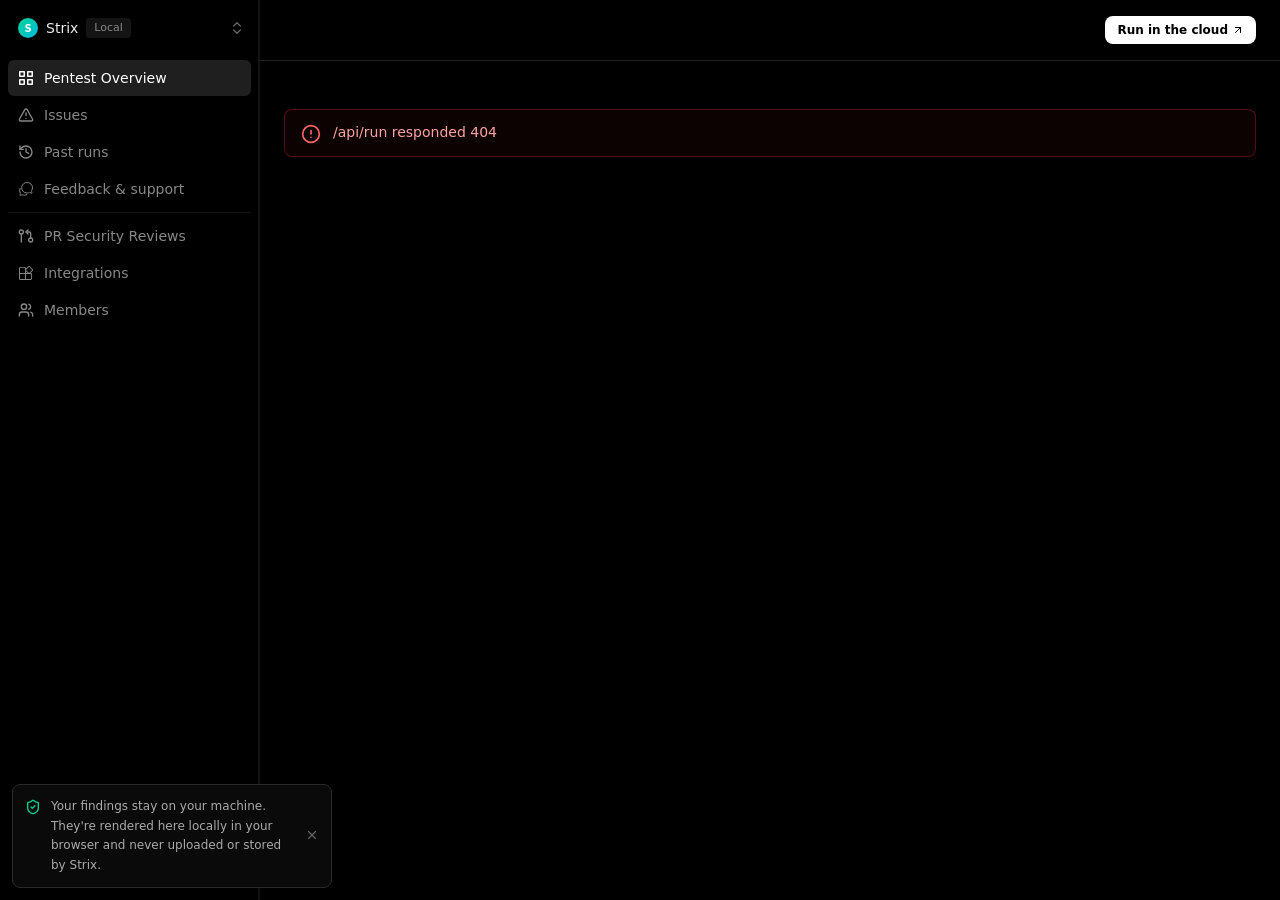
==== commit b04bfa98: "Merge branch 'usestrix:main' into fix/issue-725-fast-local-import" ====
--- a/strix/viewer/static/index.html
+++ b/strix/viewer/static/index.html
@@ -6,8 +6,8 @@
     <meta name="viewport" content="width=device-width, initial-scale=1.0" />
     <meta name="color-scheme" content="dark" />
     <title>Strix Results</title>
-    <script type="module" crossorigin src="./assets/index-BU_tk5L-.js"></script>
-    <link rel="stylesheet" crossorigin href="./assets/index-C0NveaV7.css">
+    <script type="module" crossorigin src="./assets/index-BNKUksp9.js"></script>
+    <link rel="stylesheet" crossorigin href="./assets/index-BdiSGmzb.css">
   </head>
   <body>
     <div id="root"></div>
--- a/strix/viewer/static/assets/index-BdiSGmzb.css
+++ b/strix/viewer/static/assets/index-BdiSGmzb.css
@@ -0,0 +1,10 @@
+pre code.hljs{display:block;overflow-x:auto;padding:1em}code.hljs{padding:3px 5px}/*!
+  Theme: GitHub Dark
+  Description: Dark theme as seen on github.com
+  Author: github.com
+  Maintainer: @Hirse
+  Updated: 2021-05-15
+
+  Outdated base version: https://github.com/primer/github-syntax-dark
+  Current colors taken from GitHub's CSS
+*/.hljs{color:#c9d1d9;background:#0d1117}.hljs-doctag,.hljs-keyword,.hljs-meta .hljs-keyword,.hljs-template-tag,.hljs-template-variable,.hljs-type,.hljs-variable.language_{color:#ff7b72}.hljs-title,.hljs-title.class_,.hljs-title.class_.inherited__,.hljs-title.function_{color:#d2a8ff}.hljs-attr,.hljs-attribute,.hljs-literal,.hljs-meta,.hljs-number,.hljs-operator,.hljs-variable,.hljs-selector-attr,.hljs-selector-class,.hljs-selector-id{color:#79c0ff}.hljs-regexp,.hljs-string,.hljs-meta .hljs-string{color:#a5d6ff}.hljs-built_in,.hljs-symbol{color:#ffa657}.hljs-comment,.hljs-code,.hljs-formula{color:#8b949e}.hljs-name,.hljs-quote,.hljs-selector-tag,.hljs-selector-pseudo{color:#7ee787}.hljs-subst{color:#c9d1d9}.hljs-section{color:#1f6feb;font-weight:700}.hljs-bullet{color:#f2cc60}.hljs-emphasis{color:#c9d1d9;font-style:italic}.hljs-strong{color:#c9d1d9;font-weight:700}.hljs-addition{color:#aff5b4;background-color:#033a16}.hljs-deletion{color:#ffdcd7;background-color:#67060c}.react-flow{direction:ltr;--xy-edge-stroke-default: #b1b1b7;--xy-edge-stroke-width-default: 1;--xy-edge-stroke-selected-default: #555;--xy-connectionline-stroke-default: #b1b1b7;--xy-connectionline-stroke-width-default: 1;--xy-attribution-background-color-default: rgba(255, 255, 255, .5);--xy-minimap-background-color-default: #fff;--xy-minimap-mask-background-color-default: rgba(240, 240, 240, .6);--xy-minimap-mask-stroke-color-default: transparent;--xy-minimap-mask-stroke-width-default: 1;--xy-minimap-node-background-color-default: #e2e2e2;--xy-minimap-node-stroke-color-default: transparent;--xy-minimap-node-stroke-width-default: 2;--xy-background-color-default: transparent;--xy-background-pattern-dots-color-default: #91919a;--xy-background-pattern-lines-color-default: #eee;--xy-background-pattern-cross-color-default: #e2e2e2;background-color:var(--xy-background-color, var(--xy-background-color-default));--xy-node-color-default: inherit;--xy-node-border-default: 1px solid #1a192b;--xy-node-background-color-default: #fff;--xy-node-group-background-color-default: rgba(240, 240, 240, .25);--xy-node-boxshadow-hover-default: 0 1px 4px 1px rgba(0, 0, 0, .08);--xy-node-boxshadow-selected-default: 0 0 0 .5px #1a192b;--xy-node-border-radius-default: 3px;--xy-handle-background-color-default: #1a192b;--xy-handle-border-color-default: #fff;--xy-selection-background-color-default: rgba(0, 89, 220, .08);--xy-selection-border-default: 1px dotted rgba(0, 89, 220, .8);--xy-controls-button-background-color-default: #fefefe;--xy-controls-button-background-color-hover-default: #f4f4f4;--xy-controls-button-color-default: inherit;--xy-controls-button-color-hover-default: inherit;--xy-controls-button-border-color-default: #eee;--xy-controls-box-shadow-default: 0 0 2px 1px rgba(0, 0, 0, .08);--xy-edge-label-background-color-default: #ffffff;--xy-edge-label-color-default: inherit;--xy-resize-background-color-default: #3367d9}.react-flow.dark{--xy-edge-stroke-default: #3e3e3e;--xy-edge-stroke-width-default: 1;--xy-edge-stroke-selected-default: #727272;--xy-connectionline-stroke-default: #b1b1b7;--xy-connectionline-stroke-width-default: 1;--xy-attribution-background-color-default: rgba(150, 150, 150, .25);--xy-minimap-background-color-default: #141414;--xy-minimap-mask-background-color-default: rgba(60, 60, 60, .6);--xy-minimap-mask-stroke-color-default: transparent;--xy-minimap-mask-stroke-width-default: 1;--xy-minimap-node-background-color-default: #2b2b2b;--xy-minimap-node-stroke-color-default: transparent;--xy-minimap-node-stroke-width-default: 2;--xy-background-color-default: #141414;--xy-background-pattern-dots-color-default: #555;--xy-background-pattern-lines-color-default: #333;--xy-background-pattern-cross-color-default: #333;--xy-node-color-default: #f8f8f8;--xy-node-border-default: 1px solid #3c3c3c;--xy-node-background-color-default: #1e1e1e;--xy-node-group-background-color-default: rgba(240, 240, 240, .25);--xy-node-boxshadow-hover-default: 0 1px 4px 1px rgba(255, 255, 255, .08);--xy-node-boxshadow-selected-default: 0 0 0 .5px #999;--xy-handle-background-color-default: #bebebe;--xy-handle-border-color-default: #1e1e1e;--xy-selection-background-color-default: rgba(200, 200, 220, .08);--xy-selection-border-default: 1px dotted rgba(200, 200, 220, .8);--xy-controls-button-background-color-default: #2b2b2b;--xy-controls-button-background-color-hover-default: #3e3e3e;--xy-controls-button-color-default: #f8f8f8;--xy-controls-button-color-hover-default: #fff;--xy-controls-button-border-color-default: #5b5b5b;--xy-controls-box-shadow-default: 0 0 2px 1px rgba(0, 0, 0, .08);--xy-edge-label-background-color-default: #141414;--xy-edge-label-color-default: #f8f8f8}.react-flow__background{background-color:var(--xy-background-color-props, var(--xy-background-color, var(--xy-background-color-default)));pointer-events:none;z-index:-1}.react-flow__container{position:absolute;width:100%;height:100%;top:0;left:0}.react-flow__pane{z-index:1;touch-action:none}.react-flow__pane.draggable{cursor:grab}.react-flow__pane.dragging{cursor:grabbing}.react-flow__pane.selection{cursor:pointer}.react-flow__viewport{transform-origin:0 0;z-index:2;pointer-events:none}.react-flow__renderer{z-index:4}.react-flow__selection{z-index:6}.react-flow__nodesselection-rect:focus,.react-flow__nodesselection-rect:focus-visible{outline:none}.react-flow__edge-path{stroke:var(--xy-edge-stroke, var(--xy-edge-stroke-default));stroke-width:var(--xy-edge-stroke-width, var(--xy-edge-stroke-width-default));fill:none}.react-flow__connection-path{stroke:var(--xy-connectionline-stroke, var(--xy-connectionline-stroke-default));stroke-width:var(--xy-connectionline-stroke-width, var(--xy-connectionline-stroke-width-default));fill:none}.react-flow .react-flow__edges{position:absolute}.react-flow .react-flow__edges svg{overflow:visible;position:absolute;pointer-events:none}.react-flow__edge{pointer-events:visibleStroke}.react-flow__edge.selectable{cursor:pointer}.react-flow__edge.animated path{stroke-dasharray:5;animation:dashdraw .5s linear infinite}.react-flow__edge.animated path.react-flow__edge-interaction{stroke-dasharray:none;animation:none}.react-flow__edge.inactive{pointer-events:none}.react-flow__edge.selected,.react-flow__edge:focus,.react-flow__edge:focus-visible{outline:none}.react-flow__edge.selected .react-flow__edge-path,.react-flow__edge.selectable:focus .react-flow__edge-path,.react-flow__edge.selectable:focus-visible .react-flow__edge-path{stroke:var(--xy-edge-stroke-selected, var(--xy-edge-stroke-selected-default))}.react-flow__edge-textwrapper{pointer-events:all}.react-flow__edge .react-flow__edge-text{pointer-events:none;-webkit-user-select:none;-moz-user-select:none;user-select:none}.react-flow__arrowhead polyline{stroke:var(--xy-edge-stroke, var(--xy-edge-stroke-default))}.react-flow__arrowhead polyline.arrowclosed{fill:var(--xy-edge-stroke, var(--xy-edge-stroke-default))}.react-flow__connection{pointer-events:none}.react-flow__connection .animated{stroke-dasharray:5;animation:dashdraw .5s linear infinite}svg.react-flow__connectionline{z-index:1001;overflow:visible;position:absolute}.react-flow__nodes{pointer-events:none;transform-origin:0 0}.react-flow__node{position:absolute;-webkit-user-select:none;-moz-user-select:none;user-select:none;pointer-events:all;transform-origin:0 0;box-sizing:border-box;cursor:default}.react-flow__node.selectable{cursor:pointer}.react-flow__node.draggable{cursor:grab;pointer-events:all}.react-flow__node.draggable.dragging{cursor:grabbing}.react-flow__nodesselection{z-index:3;transform-origin:left top;pointer-events:none}.react-flow__nodesselection-rect{position:absolute;pointer-events:all;cursor:grab}.react-flow__handle{position:absolute;pointer-events:none;min-width:5px;min-height:5px;width:6px;height:6px;background-color:var(--xy-handle-background-color, var(--xy-handle-background-color-default));border:1px solid var(--xy-handle-border-color, var(--xy-handle-border-color-default));border-radius:100%}.react-flow__handle.connectingfrom{pointer-events:all}.react-flow__handle.connectionindicator{pointer-events:all;cursor:crosshair}.react-flow__handle-bottom{top:auto;left:50%;bottom:0;transform:translate(-50%,50%)}.react-flow__handle-top{top:0;left:50%;transform:translate(-50%,-50%)}.react-flow__handle-left{top:50%;left:0;transform:translate(-50%,-50%)}.react-flow__handle-right{top:50%;right:0;transform:translate(50%,-50%)}.react-flow__edgeupdater{cursor:move;pointer-events:all}.react-flow__pane.selection .react-flow__panel{pointer-events:none}.react-flow__panel{position:absolute;z-index:5;margin:15px}.react-flow__panel.top{top:0}.react-flow__panel.bottom{bottom:0}.react-flow__panel.top.center,.react-flow__panel.bottom.center{left:50%;transform:translate(-15px) translate(-50%)}.react-flow__panel.left{left:0}.react-flow__panel.right{right:0}.react-flow__panel.left.center,.react-flow__panel.right.center{top:50%;transform:translateY(-15px) translateY(-50%)}.react-flow__attribution{font-size:10px;background:var(--xy-attribution-background-color, var(--xy-attribution-background-color-default));padding:2px 3px;margin:0}.react-flow__attribution a{text-decoration:none;color:#999}@keyframes dashdraw{0%{stroke-dashoffset:10}}.react-flow__edgelabel-renderer{position:absolute;width:100%;height:100%;pointer-events:none;-webkit-user-select:none;-moz-user-select:none;user-select:none;left:0;top:0}.react-flow__viewport-portal{position:absolute;width:100%;height:100%;left:0;top:0;-webkit-user-select:none;-moz-user-select:none;user-select:none}.react-flow__minimap{background:var( --xy-minimap-background-color-props, var(--xy-minimap-background-color, var(--xy-minimap-background-color-default)) )}.react-flow__minimap-svg{display:block}.react-flow__minimap-mask{fill:var( --xy-minimap-mask-background-color-props, var(--xy-minimap-mask-background-color, var(--xy-minimap-mask-background-color-default)) );stroke:var( --xy-minimap-mask-stroke-color-props, var(--xy-minimap-mask-stroke-color, var(--xy-minimap-mask-stroke-color-default)) );stroke-width:var( --xy-minimap-mask-stroke-width-props, var(--xy-minimap-mask-stroke-width, var(--xy-minimap-mask-stroke-width-default)) )}.react-flow__minimap-node{fill:var( --xy-minimap-node-background-color-props, var(--xy-minimap-node-background-color, var(--xy-minimap-node-background-color-default)) );stroke:var( --xy-minimap-node-stroke-color-props, var(--xy-minimap-node-stroke-color, var(--xy-minimap-node-stroke-color-default)) );stroke-width:var( --xy-minimap-node-stroke-width-props, var(--xy-minimap-node-stroke-width, var(--xy-minimap-node-stroke-width-default)) )}.react-flow__background-pattern.dots{fill:var( --xy-background-pattern-color-props, var(--xy-background-pattern-color, var(--xy-background-pattern-dots-color-default)) )}.react-flow__background-pattern.lines{stroke:var( --xy-background-pattern-color-props, var(--xy-background-pattern-color, var(--xy-background-pattern-lines-color-default)) )}.react-flow__background-pattern.cross{stroke:var( --xy-background-pattern-color-props, var(--xy-background-pattern-color, var(--xy-background-pattern-cross-color-default)) )}.react-flow__controls{display:flex;flex-direction:column;box-shadow:var(--xy-controls-box-shadow, var(--xy-controls-box-shadow-default))}.react-flow__controls.horizontal{flex-direction:row}.react-flow__controls-button{display:flex;justify-content:center;align-items:center;height:26px;width:26px;padding:4px;border:none;background:var(--xy-controls-button-background-color, var(--xy-controls-button-background-color-default));border-bottom:1px solid var( --xy-controls-button-border-color-props, var(--xy-controls-button-border-color, var(--xy-controls-button-border-color-default)) );color:var( --xy-controls-button-color-props, var(--xy-controls-button-color, var(--xy-controls-button-color-default)) );cursor:pointer;-webkit-user-select:none;-moz-user-select:none;user-select:none}.react-flow__controls-button svg{width:100%;max-width:12px;max-height:12px;fill:currentColor}.react-flow__edge.updating .react-flow__edge-path{stroke:#777}.react-flow__edge-text{font-size:10px}.react-flow__node.selectable:focus,.react-flow__node.selectable:focus-visible{outline:none}.react-flow__node-input,.react-flow__node-default,.react-flow__node-output,.react-flow__node-group{padding:10px;border-radius:var(--xy-node-border-radius, var(--xy-node-border-radius-default));width:150px;font-size:12px;color:var(--xy-node-color, var(--xy-node-color-default));text-align:center;border:var(--xy-node-border, var(--xy-node-border-default));background-color:var(--xy-node-background-color, var(--xy-node-background-color-default))}.react-flow__node-input.selectable:hover,.react-flow__node-default.selectable:hover,.react-flow__node-output.selectable:hover,.react-flow__node-group.selectable:hover{box-shadow:var(--xy-node-boxshadow-hover, var(--xy-node-boxshadow-hover-default))}.react-flow__node-input.selectable.selected,.react-flow__node-input.selectable:focus,.react-flow__node-input.selectable:focus-visible,.react-flow__node-default.selectable.selected,.react-flow__node-default.selectable:focus,.react-flow__node-default.selectable:focus-visible,.react-flow__node-output.selectable.selected,.react-flow__node-output.selectable:focus,.react-flow__node-output.selectable:focus-visible,.react-flow__node-group.selectable.selected,.react-flow__node-group.selectable:focus,.react-flow__node-group.selectable:focus-visible{box-shadow:var(--xy-node-boxshadow-selected, var(--xy-node-boxshadow-selected-default))}.react-flow__node-group{background-color:var(--xy-node-group-background-color, var(--xy-node-group-background-color-default))}.react-flow__nodesselection-rect,.react-flow__selection{background:var(--xy-selection-background-color, var(--xy-selection-background-color-default));border:var(--xy-selection-border, var(--xy-selection-border-default))}.react-flow__nodesselection-rect:focus,.react-flow__nodesselection-rect:focus-visible,.react-flow__selection:focus,.react-flow__selection:focus-visible{outline:none}.react-flow__controls-button:hover{background:var( --xy-controls-button-background-color-hover-props, var(--xy-controls-button-background-color-hover, var(--xy-controls-button-background-color-hover-default)) );color:var( --xy-controls-button-color-hover-props, var(--xy-controls-button-color-hover, var(--xy-controls-button-color-hover-default)) )}.react-flow__controls-button:disabled{pointer-events:none}.react-flow__controls-button:disabled svg{fill-opacity:.4}.react-flow__controls-button:last-child{border-bottom:none}.react-flow__controls.horizontal .react-flow__controls-button{border-bottom:none;border-right:1px solid var( --xy-controls-button-border-color-props, var(--xy-controls-button-border-color, var(--xy-controls-button-border-color-default)) )}.react-flow__controls.horizontal .react-flow__controls-button:last-child{border-right:none}.react-flow__resize-control{position:absolute}.react-flow__resize-control.left,.react-flow__resize-control.right{cursor:ew-resize}.react-flow__resize-control.top,.react-flow__resize-control.bottom{cursor:ns-resize}.react-flow__resize-control.top.left,.react-flow__resize-control.bottom.right{cursor:nwse-resize}.react-flow__resize-control.bottom.left,.react-flow__resize-control.top.right{cursor:nesw-resize}.react-flow__resize-control.handle{width:5px;height:5px;border:1px solid #fff;border-radius:1px;background-color:var(--xy-resize-background-color, var(--xy-resize-background-color-default));translate:-50% -50%}.react-flow__resize-control.handle.left{left:0;top:50%}.react-flow__resize-control.handle.right{left:100%;top:50%}.react-flow__resize-control.handle.top{left:50%;top:0}.react-flow__resize-control.handle.bottom{left:50%;top:100%}.react-flow__resize-control.handle.top.left,.react-flow__resize-control.handle.bottom.left{left:0}.react-flow__resize-control.handle.top.right,.react-flow__resize-control.handle.bottom.right{left:100%}.react-flow__resize-control.line{border-color:var(--xy-resize-background-color, var(--xy-resize-background-color-default));border-width:0;border-style:solid}.react-flow__resize-control.line.left,.react-flow__resize-control.line.right{width:1px;transform:translate(-50%);top:0;height:100%}.react-flow__resize-control.line.left{left:0;border-left-width:1px}.react-flow__resize-control.line.right{left:100%;border-right-width:1px}.react-flow__resize-control.line.top,.react-flow__resize-control.line.bottom{height:1px;transform:translateY(-50%);left:0;width:100%}.react-flow__resize-control.line.top{top:0;border-top-width:1px}.react-flow__resize-control.line.bottom{border-bottom-width:1px;top:100%}.react-flow__edge-textbg{fill:var(--xy-edge-label-background-color, var(--xy-edge-label-background-color-default))}.react-flow__edge-text{fill:var(--xy-edge-label-color, var(--xy-edge-label-color-default))}/*! tailwindcss v4.3.3 | MIT License | https://tailwindcss.com */@layer properties{@supports (((-webkit-hyphens:none)) and (not (margin-trim:inline))) or ((-moz-orient:inline) and (not (color:rgb(from red r g b)))){*,:before,:after,::backdrop{--tw-translate-x:0;--tw-translate-y:0;--tw-translate-z:0;--tw-space-y-reverse:0;--tw-border-style:solid;--tw-gradient-position:initial;--tw-gradient-from:#0000;--tw-gradient-via:#0000;--tw-gradient-to:#0000;--tw-gradient-stops:initial;--tw-gradient-via-stops:initial;--tw-gradient-from-position:0%;--tw-gradient-via-position:50%;--tw-gradient-to-position:100%;--tw-leading:initial;--tw-font-weight:initial;--tw-tracking:initial;--tw-ordinal:initial;--tw-slashed-zero:initial;--tw-numeric-figure:initial;--tw-numeric-spacing:initial;--tw-numeric-fraction:initial;--tw-shadow:0 0 #0000;--tw-shadow-color:initial;--tw-shadow-alpha:100%;--tw-inset-shadow:0 0 #0000;--tw-inset-shadow-color:initial;--tw-inset-shadow-alpha:100%;--tw-ring-color:initial;--tw-ring-shadow:0 0 #0000;--tw-inset-ring-color:initial;--tw-inset-ring-shadow:0 0 #0000;--tw-ring-inset:initial;--tw-ring-offset-width:0px;--tw-ring-offset-color:#fff;--tw-ring-offset-shadow:0 0 #0000;--tw-blur:initial;--tw-brightness:initial;--tw-contrast:initial;--tw-grayscale:initial;--tw-hue-rotate:initial;--tw-invert:initial;--tw-opacity:initial;--tw-saturate:initial;--tw-sepia:initial;--tw-drop-shadow:initial;--tw-drop-shadow-color:initial;--tw-drop-shadow-alpha:100%;--tw-drop-shadow-size:initial;--tw-duration:initial;--tw-ease:initial}}}@layer theme{:root,:host{--color-red-300:oklch(80.8% .114 19.571);--color-red-400:oklch(70.4% .191 22.216);--color-red-500:oklch(63.7% .237 25.331);--color-orange-400:oklch(75% .183 55.934);--color-orange-500:oklch(70.5% .213 47.604);--color-amber-400:oklch(82.8% .189 84.429);--color-yellow-400:oklch(85.2% .199 91.936);--color-yellow-500:oklch(79.5% .184 86.047);--color-emerald-200:oklch(90.5% .093 164.15);--color-emerald-400:oklch(76.5% .177 163.223);--color-emerald-500:oklch(69.6% .17 162.48);--color-cyan-400:oklch(78.9% .154 211.53);--color-cyan-500:oklch(71.5% .143 215.221);--color-sky-400:oklch(74.6% .16 232.661);--color-blue-400:oklch(70.7% .165 254.624);--color-blue-500:oklch(62.3% .214 259.815);--color-purple-400:oklch(71.4% .203 305.504);--color-purple-500:oklch(62.7% .265 303.9);--color-gray-400:oklch(70.7% .022 261.325);--color-gray-500:oklch(55.1% .027 264.364);--color-neutral-200:oklch(92.2% 0 none);--color-black:#000;--color-white:#fff;--spacing:.25rem;--container-xs:20rem;--container-sm:24rem;--container-md:28rem;--container-xl:36rem;--container-6xl:72rem;--text-xs:.75rem;--text-xs--line-height:calc(1 / .75);--text-sm:.875rem;--text-sm--line-height:calc(1.25 / .875);--text-base:1rem;--text-base--line-height: 1.5 ;--text-lg:1.125rem;--text-lg--line-height:calc(1.75 / 1.125);--text-xl:1.25rem;--text-xl--line-height:calc(1.75 / 1.25);--text-2xl:1.5rem;--text-2xl--line-height:calc(2 / 1.5);--font-weight-medium:500;--font-weight-semibold:600;--font-weight-bold:700;--tracking-tight:-.025em;--tracking-wide:.025em;--tracking-wider:.05em;--leading-snug:1.375;--leading-relaxed:1.625;--radius-md:.375rem;--radius-lg:.5rem;--radius-xl:.75rem;--radius-2xl:1rem;--ease-out:cubic-bezier(0, 0, .2, 1);--animate-spin:spin 1s linear infinite;--animate-ping:ping 1s cubic-bezier(0, 0, .2, 1) infinite;--animate-pulse:pulse 2s cubic-bezier(.4, 0, .6, 1) infinite;--default-transition-duration:.15s;--default-transition-timing-function:cubic-bezier(.4, 0, .2, 1);--default-font-family:var(--font-geist-sans);--default-mono-font-family:var(--font-geist-mono)}}@layer base{*,:after,:before,::backdrop{box-sizing:border-box;border:0 solid;margin:0;padding:0}::file-selector-button{box-sizing:border-box;border:0 solid;margin:0;padding:0}html,:host{-webkit-text-size-adjust:100%;-moz-tab-size:4;tab-size:4;line-height:1.5;font-family:var(--default-font-family,-apple-system, BlinkMacSystemFont, "Segoe UI", Roboto, "Helvetica Neue", "Noto Sans", Arial, sans-serif, "Apple Color Emoji", "Segoe UI Emoji", "Segoe UI Symbol", "Noto Color Emoji");font-feature-settings:var(--default-font-feature-settings,normal);font-variation-settings:var(--default-font-variation-settings,normal);-webkit-tap-highlight-color:transparent}hr{height:0;color:inherit;border-top-width:1px}abbr:where([title]){-webkit-text-decoration:underline dotted;text-decoration:underline dotted}h1,h2,h3,h4,h5,h6{font-size:inherit;font-weight:inherit}a{color:inherit;-webkit-text-decoration:inherit;text-decoration:inherit}b,strong{font-weight:bolder}code,kbd,samp,pre{font-family:var(--default-mono-font-family,ui-monospace, SFMono-Regular, Menlo, Monaco, Consolas, "Liberation Mono", "Courier New", monospace);font-feature-settings:var(--default-mono-font-feature-settings,normal);font-variation-settings:var(--default-mono-font-variation-settings,normal);font-size:1em}small{font-size:80%}sub,sup{vertical-align:baseline;font-size:75%;line-height:0;position:relative}sub{bottom:-.25em}sup{top:-.5em}table{text-indent:0;border-color:inherit;border-collapse:collapse}:-moz-focusring:where(:not(iframe)){outline:auto}progress{vertical-align:baseline}summary{display:list-item}ol,ul,menu{list-style:none}img,svg,video,canvas,audio,iframe,embed,object{vertical-align:middle;display:block}img,video{max-width:100%;height:auto}button,input,select,optgroup,textarea{font:inherit;font-feature-settings:inherit;font-variation-settings:inherit;letter-spacing:inherit;color:inherit;opacity:1;background-color:#0000;border-radius:0}::file-selector-button{font:inherit;font-feature-settings:inherit;font-variation-settings:inherit;letter-spacing:inherit;color:inherit;opacity:1;background-color:#0000;border-radius:0}:where(select:is([multiple],[size])) optgroup{font-weight:bolder}:where(select:is([multiple],[size])) optgroup option{padding-inline-start:20px}::file-selector-button{margin-inline-end:4px}::placeholder{opacity:1}@supports (not ((-webkit-appearance:-apple-pay-button))) or (contain-intrinsic-size:1px){::placeholder{color:currentColor}@supports (color:color-mix(in lab,red,red)){::placeholder{color:color-mix(in oklab,currentcolor 50%,transparent)}}}textarea{resize:vertical}::-webkit-search-decoration{-webkit-appearance:none}::-webkit-date-and-time-value{min-height:1lh;text-align:inherit}::-webkit-datetime-edit{display:inline-flex}::-webkit-datetime-edit-fields-wrapper{padding:0}::-webkit-datetime-edit{padding-block:0}::-webkit-datetime-edit-year-field{padding-block:0}::-webkit-datetime-edit-month-field{padding-block:0}::-webkit-datetime-edit-day-field{padding-block:0}::-webkit-datetime-edit-hour-field{padding-block:0}::-webkit-datetime-edit-minute-field{padding-block:0}::-webkit-datetime-edit-second-field{padding-block:0}::-webkit-datetime-edit-millisecond-field{padding-block:0}::-webkit-datetime-edit-meridiem-field{padding-block:0}::-webkit-calendar-picker-indicator{line-height:1}:-moz-ui-invalid{box-shadow:none}button,input:where([type=button],[type=reset],[type=submit]){-webkit-appearance:button;-moz-appearance:button;appearance:button}::file-selector-button{-webkit-appearance:button;-moz-appearance:button;appearance:button}::-webkit-inner-spin-button{height:auto}::-webkit-outer-spin-button{height:auto}[hidden]:where(:not([hidden=until-found])){display:none!important}}@layer components;@layer utilities{.pointer-events-none{pointer-events:none}.collapse{visibility:collapse}.visible{visibility:visible}.absolute{position:absolute}.fixed{position:fixed}.relative{position:relative}.static{position:static}.sticky{position:sticky}.inset-0{top:0;right:0;bottom:0;left:0}.inset-x-0{inset-inline:0}.top-0{top:0}.top-2{top:calc(var(--spacing) * 2)}.top-4{top:calc(var(--spacing) * 4)}.right-0{right:0}.right-2{right:calc(var(--spacing) * 2)}.right-4{right:calc(var(--spacing) * 4)}.bottom-0{bottom:0}.bottom-3{bottom:calc(var(--spacing) * 3)}.bottom-full{bottom:100%}.left-0{left:0}.left-1\/2{left:50%}.left-2{left:calc(var(--spacing) * 2)}.left-3{left:calc(var(--spacing) * 3)}.z-10{z-index:10}.z-20{z-index:20}.z-30{z-index:30}.z-40{z-index:40}.z-50{z-index:50}.z-\[60\]{z-index:60}.-mx-2{margin-inline:calc(var(--spacing) * -2)}.mx-0{margin-inline:0}.mx-auto{margin-inline:auto}.my-1{margin-block:var(--spacing)}.my-4{margin-block:calc(var(--spacing) * 4)}.-mt-0\.5{margin-top:calc(var(--spacing) * -.5)}.mt-0{margin-top:0}.mt-0\.5{margin-top:calc(var(--spacing) * .5)}.mt-1{margin-top:var(--spacing)}.mt-1\.5{margin-top:calc(var(--spacing) * 1.5)}.mt-2{margin-top:calc(var(--spacing) * 2)}.mt-3{margin-top:calc(var(--spacing) * 3)}.mt-4{margin-top:calc(var(--spacing) * 4)}.mt-5{margin-top:calc(var(--spacing) * 5)}.mt-10{margin-top:calc(var(--spacing) * 10)}.mt-\[1px\]{margin-top:1px}.-mr-0\.5{margin-right:calc(var(--spacing) * -.5)}.mr-1{margin-right:var(--spacing)}.mr-2{margin-right:calc(var(--spacing) * 2)}.mb-1{margin-bottom:var(--spacing)}.mb-1\.5{margin-bottom:calc(var(--spacing) * 1.5)}.mb-2{margin-bottom:calc(var(--spacing) * 2)}.mb-2\.5{margin-bottom:calc(var(--spacing) * 2.5)}.mb-3{margin-bottom:calc(var(--spacing) * 3)}.mb-4{margin-bottom:calc(var(--spacing) * 4)}.ml-1{margin-left:var(--spacing)}.ml-2{margin-left:calc(var(--spacing) * 2)}.ml-3{margin-left:calc(var(--spacing) * 3)}.ml-auto{margin-left:auto}.line-clamp-3{-webkit-line-clamp:3;-webkit-box-orient:vertical;display:-webkit-box;overflow:hidden}.block{display:block}.flex{display:flex}.grid{display:grid}.hidden{display:none}.inline{display:inline}.inline-flex{display:inline-flex}.\!h-1\.5{height:calc(var(--spacing) * 1.5)!important}.h-0\.5{height:calc(var(--spacing) * .5)}.h-1\.5{height:calc(var(--spacing) * 1.5)}.h-2{height:calc(var(--spacing) * 2)}.h-2\.5{height:calc(var(--spacing) * 2.5)}.h-3{height:calc(var(--spacing) * 3)}.h-3\.5{height:calc(var(--spacing) * 3.5)}.h-4{height:calc(var(--spacing) * 4)}.h-5{height:calc(var(--spacing) * 5)}.h-6{height:calc(var(--spacing) * 6)}.h-7{height:calc(var(--spacing) * 7)}.h-8{height:calc(var(--spacing) * 8)}.h-9{height:calc(var(--spacing) * 9)}.h-10{height:calc(var(--spacing) * 10)}.h-11{height:calc(var(--spacing) * 11)}.h-\[30px\]{height:30px}.h-\[60vh\]{height:60vh}.h-\[72px\]{height:72px}.h-\[480px\]{height:480px}.h-full{height:100%}.h-px{height:1px}.h-screen{height:100vh}.max-h-96{max-height:calc(var(--spacing) * 96)}.max-h-\[160px\]{max-height:160px}.max-h-\[400px\]{max-height:400px}.max-h-\[1200px\]{max-height:1200px}.min-h-screen{min-height:100vh}.\!w-1\.5{width:calc(var(--spacing) * 1.5)!important}.w-0\.5{width:calc(var(--spacing) * .5)}.w-1{width:var(--spacing)}.w-1\.5{width:calc(var(--spacing) * 1.5)}.w-2{width:calc(var(--spacing) * 2)}.w-2\.5{width:calc(var(--spacing) * 2.5)}.w-3{width:calc(var(--spacing) * 3)}.w-3\.5{width:calc(var(--spacing) * 3.5)}.w-4{width:calc(var(--spacing) * 4)}.w-5{width:calc(var(--spacing) * 5)}.w-6{width:calc(var(--spacing) * 6)}.w-7{width:calc(var(--spacing) * 7)}.w-8{width:calc(var(--spacing) * 8)}.w-9{width:calc(var(--spacing) * 9)}.w-10{width:calc(var(--spacing) * 10)}.w-11{width:calc(var(--spacing) * 11)}.w-28{width:calc(var(--spacing) * 28)}.w-96{width:calc(var(--spacing) * 96)}.w-\[1px\]{width:1px}.w-\[30px\]{width:30px}.w-\[180px\]{width:180px}.w-\[260px\]{width:260px}.w-\[calc\(100vw-4rem\)\]{width:calc(100vw - 4rem)}.w-full{width:100%}.w-max{width:max-content}.w-px{width:1px}.max-w-6xl{max-width:var(--container-6xl)}.max-w-\[75\%\]{max-width:75%}.max-w-\[80\%\]{max-width:80%}.max-w-\[88rem\]{max-width:88rem}.max-w-\[140px\]{max-width:140px}.max-w-\[240px\]{max-width:240px}.max-w-\[260px\]{max-width:260px}.max-w-md{max-width:var(--container-md)}.max-w-sm{max-width:var(--container-sm)}.max-w-xl{max-width:var(--container-xl)}.max-w-xs{max-width:var(--container-xs)}.min-w-0{min-width:0}.min-w-\[80px\]{min-width:80px}.min-w-\[112px\]{min-width:112px}.min-w-\[160px\]{min-width:160px}.flex-1{flex:1}.flex-none{flex:none}.flex-shrink-0,.shrink-0{flex-shrink:0}.border-collapse{border-collapse:collapse}.origin-left{transform-origin:0}.-translate-x-1\/2{--tw-translate-x: -50% ;translate:var(--tw-translate-x) var(--tw-translate-y)}.-rotate-90{rotate:-90deg}.animate-ping{animation:var(--animate-ping)}.animate-pulse{animation:var(--animate-pulse)}.animate-spin{animation:var(--animate-spin)}.cursor-col-resize{cursor:col-resize}.cursor-pointer{cursor:pointer}.resize{resize:both}.resize-none{resize:none}.resize-y{resize:vertical}.scrollbar-thin{scrollbar-width:thin}.grid-cols-1{grid-template-columns:repeat(1,minmax(0,1fr))}.grid-cols-\[7rem_1fr\]{grid-template-columns:7rem 1fr}.flex-col{flex-direction:column}.flex-row{flex-direction:row}.flex-wrap{flex-wrap:wrap}.place-content-center{place-content:center}.items-baseline{align-items:baseline}.items-center{align-items:center}.items-start{align-items:flex-start}.items-stretch{align-items:stretch}.justify-between{justify-content:space-between}.justify-center{justify-content:center}.gap-0\.5{gap:calc(var(--spacing) * .5)}.gap-1{gap:var(--spacing)}.gap-1\.5{gap:calc(var(--spacing) * 1.5)}.gap-2{gap:calc(var(--spacing) * 2)}.gap-2\.5{gap:calc(var(--spacing) * 2.5)}.gap-3{gap:calc(var(--spacing) * 3)}.gap-4{gap:calc(var(--spacing) * 4)}.gap-5{gap:calc(var(--spacing) * 5)}.gap-6{gap:calc(var(--spacing) * 6)}.gap-8{gap:calc(var(--spacing) * 8)}.gap-10{gap:calc(var(--spacing) * 10)}.gap-px{gap:1px}:where(.space-y-0>:not(:last-child)){--tw-space-y-reverse:0;margin-block:0}:where(.space-y-0\.5>:not(:last-child)){--tw-space-y-reverse:0;margin-block-start:calc(calc(var(--spacing) * .5) * var(--tw-space-y-reverse));margin-block-end:calc(calc(var(--spacing) * .5) * calc(1 - var(--tw-space-y-reverse)))}:where(.space-y-1>:not(:last-child)){--tw-space-y-reverse:0;margin-block-start:calc(var(--spacing) * var(--tw-space-y-reverse));margin-block-end:calc(var(--spacing) * calc(1 - var(--tw-space-y-reverse)))}:where(.space-y-2>:not(:last-child)){--tw-space-y-reverse:0;margin-block-start:calc(calc(var(--spacing) * 2) * var(--tw-space-y-reverse));margin-block-end:calc(calc(var(--spacing) * 2) * calc(1 - var(--tw-space-y-reverse)))}:where(.space-y-2\.5>:not(:last-child)){--tw-space-y-reverse:0;margin-block-start:calc(calc(var(--spacing) * 2.5) * var(--tw-space-y-reverse));margin-block-end:calc(calc(var(--spacing) * 2.5) * calc(1 - var(--tw-space-y-reverse)))}:where(.space-y-3>:not(:last-child)){--tw-space-y-reverse:0;margin-block-start:calc(calc(var(--spacing) * 3) * var(--tw-space-y-reverse));margin-block-end:calc(calc(var(--spacing) * 3) * calc(1 - var(--tw-space-y-reverse)))}:where(.space-y-4>:not(:last-child)){--tw-space-y-reverse:0;margin-block-start:calc(calc(var(--spacing) * 4) * var(--tw-space-y-reverse));margin-block-end:calc(calc(var(--spacing) * 4) * calc(1 - var(--tw-space-y-reverse)))}:where(.space-y-5>:not(:last-child)){--tw-space-y-reverse:0;margin-block-start:calc(calc(var(--spacing) * 5) * var(--tw-space-y-reverse));margin-block-end:calc(calc(var(--spacing) * 5) * calc(1 - var(--tw-space-y-reverse)))}:where(.space-y-6>:not(:last-child)){--tw-space-y-reverse:0;margin-block-start:calc(calc(var(--spacing) * 6) * var(--tw-space-y-reverse));margin-block-end:calc(calc(var(--spacing) * 6) * calc(1 - var(--tw-space-y-reverse)))}:where(.space-y-8>:not(:last-child)){--tw-space-y-reverse:0;margin-block-start:calc(calc(var(--spacing) * 8) * var(--tw-space-y-reverse));margin-block-end:calc(calc(var(--spacing) * 8) * calc(1 - var(--tw-space-y-reverse)))}.gap-x-2{column-gap:calc(var(--spacing) * 2)}.gap-x-3{column-gap:calc(var(--spacing) * 3)}.gap-x-6{column-gap:calc(var(--spacing) * 6)}.gap-x-8{column-gap:calc(var(--spacing) * 8)}.gap-y-0\.5{row-gap:calc(var(--spacing) * .5)}.gap-y-1{row-gap:var(--spacing)}.gap-y-2{row-gap:calc(var(--spacing) * 2)}.gap-y-3{row-gap:calc(var(--spacing) * 3)}.gap-y-6{row-gap:calc(var(--spacing) * 6)}.truncate{text-overflow:ellipsis;white-space:nowrap;overflow:hidden}.overflow-auto{overflow:auto}.overflow-hidden{overflow:hidden}.overflow-x-clip{overflow-x:clip}.overflow-y-auto{overflow-y:auto}.rounded{border-radius:.25rem}.rounded-2xl{border-radius:var(--radius-2xl)}.rounded-full{border-radius:3.40282e38px}.rounded-lg{border-radius:var(--radius-lg)}.rounded-md{border-radius:var(--radius-md)}.rounded-xl{border-radius:var(--radius-xl)}.\!border-0{border-style:var(--tw-border-style)!important;border-width:0!important}.border{border-style:var(--tw-border-style);border-width:1px}.border-0{border-style:var(--tw-border-style);border-width:0}.border-2{border-style:var(--tw-border-style);border-width:2px}.border-y{border-block-style:var(--tw-border-style);border-block-width:1px}.border-t{border-top-style:var(--tw-border-style);border-top-width:1px}.border-r{border-right-style:var(--tw-border-style);border-right-width:1px}.border-b{border-bottom-style:var(--tw-border-style);border-bottom-width:1px}.\!border-none{--tw-border-style:none!important;border-style:none!important}.\!border-\[\#222\]{border-color:#222!important}.border-\[\#1a1a1a\]{border-color:#1a1a1a}.border-\[\#2a2a2a\]{border-color:#2a2a2a}.border-\[\#3a3a3a\]{border-color:#3a3a3a}.border-\[\#222\]{border-color:#222}.border-\[\#333\]{border-color:#333}.border-\[\#444\]{border-color:#444}.border-\[\#191919\]{border-color:#191919}.border-\[rgba\(255\,255\,255\,0\.08\)\]{border-color:#ffffff14}.border-blue-500\/20{border-color:#3080ff33}@supports (color:color-mix(in lab,red,red)){.border-blue-500\/20{border-color:color-mix(in oklab,var(--color-blue-500) 20%,transparent)}}.border-blue-500\/30{border-color:#3080ff4d}@supports (color:color-mix(in lab,red,red)){.border-blue-500\/30{border-color:color-mix(in oklab,var(--color-blue-500) 30%,transparent)}}.border-blue-500\/40{border-color:#3080ff66}@supports (color:color-mix(in lab,red,red)){.border-blue-500\/40{border-color:color-mix(in oklab,var(--color-blue-500) 40%,transparent)}}.border-emerald-500\/20{border-color:#00bb7f33}@supports (color:color-mix(in lab,red,red)){.border-emerald-500\/20{border-color:color-mix(in oklab,var(--color-emerald-500) 20%,transparent)}}.border-emerald-500\/25{border-color:#00bb7f40}@supports (color:color-mix(in lab,red,red)){.border-emerald-500\/25{border-color:color-mix(in oklab,var(--color-emerald-500) 25%,transparent)}}.border-emerald-500\/30{border-color:#00bb7f4d}@supports (color:color-mix(in lab,red,red)){.border-emerald-500\/30{border-color:color-mix(in oklab,var(--color-emerald-500) 30%,transparent)}}.border-gray-500\/20{border-color:#6a728233}@supports (color:color-mix(in lab,red,red)){.border-gray-500\/20{border-color:color-mix(in oklab,var(--color-gray-500) 20%,transparent)}}.border-orange-500\/20{border-color:#fe6e0033}@supports (color:color-mix(in lab,red,red)){.border-orange-500\/20{border-color:color-mix(in oklab,var(--color-orange-500) 20%,transparent)}}.border-orange-500\/30{border-color:#fe6e004d}@supports (color:color-mix(in lab,red,red)){.border-orange-500\/30{border-color:color-mix(in oklab,var(--color-orange-500) 30%,transparent)}}.border-purple-500\/20{border-color:#ac4bff33}@supports (color:color-mix(in lab,red,red)){.border-purple-500\/20{border-color:color-mix(in oklab,var(--color-purple-500) 20%,transparent)}}.border-red-500\/20{border-color:#fb2c3633}@supports (color:color-mix(in lab,red,red)){.border-red-500\/20{border-color:color-mix(in oklab,var(--color-red-500) 20%,transparent)}}.border-red-500\/25{border-color:#fb2c3640}@supports (color:color-mix(in lab,red,red)){.border-red-500\/25{border-color:color-mix(in oklab,var(--color-red-500) 25%,transparent)}}.border-red-500\/30{border-color:#fb2c364d}@supports (color:color-mix(in lab,red,red)){.border-red-500\/30{border-color:color-mix(in oklab,var(--color-red-500) 30%,transparent)}}.border-white\/10{border-color:#ffffff1a}@supports (color:color-mix(in lab,red,red)){.border-white\/10{border-color:color-mix(in oklab,var(--color-white) 10%,transparent)}}.border-white\/30{border-color:#ffffff4d}@supports (color:color-mix(in lab,red,red)){.border-white\/30{border-color:color-mix(in oklab,var(--color-white) 30%,transparent)}}.border-white\/\[0\.06\]{border-color:#ffffff0f}@supports (color:color-mix(in lab,red,red)){.border-white\/\[0\.06\]{border-color:color-mix(in oklab,var(--color-white) 6%,transparent)}}.border-white\/\[0\.08\]{border-color:#ffffff14}@supports (color:color-mix(in lab,red,red)){.border-white\/\[0\.08\]{border-color:color-mix(in oklab,var(--color-white) 8%,transparent)}}.border-white\/\[0\.18\]{border-color:#ffffff2e}@supports (color:color-mix(in lab,red,red)){.border-white\/\[0\.18\]{border-color:color-mix(in oklab,var(--color-white) 18%,transparent)}}.border-yellow-500\/20{border-color:#edb20033}@supports (color:color-mix(in lab,red,red)){.border-yellow-500\/20{border-color:color-mix(in oklab,var(--color-yellow-500) 20%,transparent)}}.border-yellow-500\/25{border-color:#edb20040}@supports (color:color-mix(in lab,red,red)){.border-yellow-500\/25{border-color:color-mix(in oklab,var(--color-yellow-500) 25%,transparent)}}.border-yellow-500\/30{border-color:#edb2004d}@supports (color:color-mix(in lab,red,red)){.border-yellow-500\/30{border-color:color-mix(in oklab,var(--color-yellow-500) 30%,transparent)}}.border-t-white{border-top-color:var(--color-white)}.\!bg-\[\#0a0a0a\]{background-color:#0a0a0a!important}.\!bg-\[\#444\]{background-color:#444!important}.\!bg-transparent{background-color:#0000!important}.bg-\[\#0a0a0a\]{background-color:#0a0a0a}.bg-\[\#1a1a1a\]{background-color:#1a1a1a}.bg-\[\#1e1e1e\]{background-color:#1e1e1e}.bg-\[\#2a2a2a\]{background-color:#2a2a2a}.bg-\[\#111\]{background-color:#111}.bg-\[\#222\]{background-color:#222}.bg-\[\#555\]{background-color:#555}.bg-\[\#888\]{background-color:#888}.bg-\[\#050505\]{background-color:#050505}.bg-\[\#252525\]{background-color:#252525}.bg-\[rgba\(255\,255\,255\,0\.02\)\]{background-color:#ffffff05}.bg-\[rgba\(255\,255\,255\,0\.3\)\]{background-color:#ffffff4d}.bg-\[rgba\(255\,255\,255\,0\.04\)\]{background-color:#ffffff0a}.bg-\[rgba\(255\,255\,255\,0\.05\)\]{background-color:#ffffff0d}.bg-\[rgba\(255\,255\,255\,0\.08\)\]{background-color:#ffffff14}.bg-\[rgba\(255\,255\,255\,0\.12\)\]{background-color:#ffffff1f}.bg-black{background-color:var(--color-black)}.bg-black\/80{background-color:#000c}@supports (color:color-mix(in lab,red,red)){.bg-black\/80{background-color:color-mix(in oklab,var(--color-black) 80%,transparent)}}.bg-blue-400{background-color:var(--color-blue-400)}.bg-blue-500{background-color:var(--color-blue-500)}.bg-blue-500\/10{background-color:#3080ff1a}@supports (color:color-mix(in lab,red,red)){.bg-blue-500\/10{background-color:color-mix(in oklab,var(--color-blue-500) 10%,transparent)}}.bg-blue-500\/20{background-color:#3080ff33}@supports (color:color-mix(in lab,red,red)){.bg-blue-500\/20{background-color:color-mix(in oklab,var(--color-blue-500) 20%,transparent)}}.bg-blue-500\/\[0\.12\]{background-color:#3080ff1f}@supports (color:color-mix(in lab,red,red)){.bg-blue-500\/\[0\.12\]{background-color:color-mix(in oklab,var(--color-blue-500) 12%,transparent)}}.bg-emerald-400{background-color:var(--color-emerald-400)}.bg-emerald-500{background-color:var(--color-emerald-500)}.bg-emerald-500\/5{background-color:#00bb7f0d}@supports (color:color-mix(in lab,red,red)){.bg-emerald-500\/5{background-color:color-mix(in oklab,var(--color-emerald-500) 5%,transparent)}}.bg-emerald-500\/10{background-color:#00bb7f1a}@supports (color:color-mix(in lab,red,red)){.bg-emerald-500\/10{background-color:color-mix(in oklab,var(--color-emerald-500) 10%,transparent)}}.bg-emerald-500\/\[0\.06\]{background-color:#00bb7f0f}@supports (color:color-mix(in lab,red,red)){.bg-emerald-500\/\[0\.06\]{background-color:color-mix(in oklab,var(--color-emerald-500) 6%,transparent)}}.bg-gray-500{background-color:var(--color-gray-500)}.bg-gray-500\/10{background-color:#6a72821a}@supports (color:color-mix(in lab,red,red)){.bg-gray-500\/10{background-color:color-mix(in oklab,var(--color-gray-500) 10%,transparent)}}.bg-orange-500{background-color:var(--color-orange-500)}.bg-orange-500\/10{background-color:#fe6e001a}@supports (color:color-mix(in lab,red,red)){.bg-orange-500\/10{background-color:color-mix(in oklab,var(--color-orange-500) 10%,transparent)}}.bg-orange-500\/20{background-color:#fe6e0033}@supports (color:color-mix(in lab,red,red)){.bg-orange-500\/20{background-color:color-mix(in oklab,var(--color-orange-500) 20%,transparent)}}.bg-purple-500{background-color:var(--color-purple-500)}.bg-purple-500\/10{background-color:#ac4bff1a}@supports (color:color-mix(in lab,red,red)){.bg-purple-500\/10{background-color:color-mix(in oklab,var(--color-purple-500) 10%,transparent)}}.bg-purple-500\/\[0\.08\]{background-color:#ac4bff14}@supports (color:color-mix(in lab,red,red)){.bg-purple-500\/\[0\.08\]{background-color:color-mix(in oklab,var(--color-purple-500) 8%,transparent)}}.bg-red-400{background-color:var(--color-red-400)}.bg-red-500{background-color:var(--color-red-500)}.bg-red-500\/5{background-color:#fb2c360d}@supports (color:color-mix(in lab,red,red)){.bg-red-500\/5{background-color:color-mix(in oklab,var(--color-red-500) 5%,transparent)}}.bg-red-500\/10{background-color:#fb2c361a}@supports (color:color-mix(in lab,red,red)){.bg-red-500\/10{background-color:color-mix(in oklab,var(--color-red-500) 10%,transparent)}}.bg-red-500\/15{background-color:#fb2c3626}@supports (color:color-mix(in lab,red,red)){.bg-red-500\/15{background-color:color-mix(in oklab,var(--color-red-500) 15%,transparent)}}.bg-red-500\/20{background-color:#fb2c3633}@supports (color:color-mix(in lab,red,red)){.bg-red-500\/20{background-color:color-mix(in oklab,var(--color-red-500) 20%,transparent)}}.bg-red-500\/\[0\.12\]{background-color:#fb2c361f}@supports (color:color-mix(in lab,red,red)){.bg-red-500\/\[0\.12\]{background-color:color-mix(in oklab,var(--color-red-500) 12%,transparent)}}.bg-transparent{background-color:#0000}.bg-white{background-color:var(--color-white)}.bg-white\/8{background-color:#ffffff14}@supports (color:color-mix(in lab,red,red)){.bg-white\/8{background-color:color-mix(in oklab,var(--color-white) 8%,transparent)}}.bg-white\/60{background-color:#fff9}@supports (color:color-mix(in lab,red,red)){.bg-white\/60{background-color:color-mix(in oklab,var(--color-white) 60%,transparent)}}.bg-white\/\[0\.03\]{background-color:#ffffff08}@supports (color:color-mix(in lab,red,red)){.bg-white\/\[0\.03\]{background-color:color-mix(in oklab,var(--color-white) 3%,transparent)}}.bg-white\/\[0\.08\]{background-color:#ffffff14}@supports (color:color-mix(in lab,red,red)){.bg-white\/\[0\.08\]{background-color:color-mix(in oklab,var(--color-white) 8%,transparent)}}.bg-white\/\[0\.015\]{background-color:#ffffff04}@supports (color:color-mix(in lab,red,red)){.bg-white\/\[0\.015\]{background-color:color-mix(in oklab,var(--color-white) 1.5%,transparent)}}.bg-yellow-400{background-color:var(--color-yellow-400)}.bg-yellow-500{background-color:var(--color-yellow-500)}.bg-yellow-500\/10{background-color:#edb2001a}@supports (color:color-mix(in lab,red,red)){.bg-yellow-500\/10{background-color:color-mix(in oklab,var(--color-yellow-500) 10%,transparent)}}.bg-yellow-500\/15{background-color:#edb20026}@supports (color:color-mix(in lab,red,red)){.bg-yellow-500\/15{background-color:color-mix(in oklab,var(--color-yellow-500) 15%,transparent)}}.bg-yellow-500\/20{background-color:#edb20033}@supports (color:color-mix(in lab,red,red)){.bg-yellow-500\/20{background-color:color-mix(in oklab,var(--color-yellow-500) 20%,transparent)}}.bg-gradient-to-br{--tw-gradient-position:to bottom right in oklab;background-image:linear-gradient(var(--tw-gradient-stops))}.from-emerald-400{--tw-gradient-from:var(--color-emerald-400);--tw-gradient-stops:var(--tw-gradient-via-stops,var(--tw-gradient-position), var(--tw-gradient-from) var(--tw-gradient-from-position), var(--tw-gradient-to) var(--tw-gradient-to-position))}.to-cyan-500{--tw-gradient-to:var(--color-cyan-500);--tw-gradient-stops:var(--tw-gradient-via-stops,var(--tw-gradient-position), var(--tw-gradient-from) var(--tw-gradient-from-position), var(--tw-gradient-to) var(--tw-gradient-to-position))}.object-cover{object-fit:cover}.p-0{padding:0}.p-0\.5{padding:calc(var(--spacing) * .5)}.p-1{padding:var(--spacing)}.p-2{padding:calc(var(--spacing) * 2)}.p-3{padding:calc(var(--spacing) * 3)}.p-3\.5{padding:calc(var(--spacing) * 3.5)}.p-4{padding:calc(var(--spacing) * 4)}.p-5{padding:calc(var(--spacing) * 5)}.p-6{padding:calc(var(--spacing) * 6)}.p-8{padding:calc(var(--spacing) * 8)}.p-10{padding:calc(var(--spacing) * 10)}.px-0{padding-inline:0}.px-1\.5{padding-inline:calc(var(--spacing) * 1.5)}.px-2{padding-inline:calc(var(--spacing) * 2)}.px-2\.5{padding-inline:calc(var(--spacing) * 2.5)}.px-3{padding-inline:calc(var(--spacing) * 3)}.px-4{padding-inline:calc(var(--spacing) * 4)}.px-5{padding-inline:calc(var(--spacing) * 5)}.py-0\.5{padding-block:calc(var(--spacing) * .5)}.py-1{padding-block:var(--spacing)}.py-1\.5{padding-block:calc(var(--spacing) * 1.5)}.py-2{padding-block:calc(var(--spacing) * 2)}.py-2\.5{padding-block:calc(var(--spacing) * 2.5)}.py-3{padding-block:calc(var(--spacing) * 3)}.py-3\.5{padding-block:calc(var(--spacing) * 3.5)}.py-4{padding-block:calc(var(--spacing) * 4)}.py-8{padding-block:calc(var(--spacing) * 8)}.pt-1{padding-top:var(--spacing)}.pt-2{padding-top:calc(var(--spacing) * 2)}.pt-4{padding-top:calc(var(--spacing) * 4)}.pt-6{padding-top:calc(var(--spacing) * 6)}.pt-10{padding-top:calc(var(--spacing) * 10)}.pt-\[5px\]{padding-top:5px}.pr-1{padding-right:var(--spacing)}.pr-1\.5{padding-right:calc(var(--spacing) * 1.5)}.pr-4{padding-right:calc(var(--spacing) * 4)}.pb-2\.5{padding-bottom:calc(var(--spacing) * 2.5)}.pb-3{padding-bottom:calc(var(--spacing) * 3)}.pb-4{padding-bottom:calc(var(--spacing) * 4)}.pb-6{padding-bottom:calc(var(--spacing) * 6)}.pb-10{padding-bottom:calc(var(--spacing) * 10)}.pl-1\.5{padding-left:calc(var(--spacing) * 1.5)}.pl-2\.5{padding-left:calc(var(--spacing) * 2.5)}.pl-4{padding-left:calc(var(--spacing) * 4)}.pl-5{padding-left:calc(var(--spacing) * 5)}.text-center{text-align:center}.text-left{text-align:left}.text-right{text-align:right}.align-top{vertical-align:top}.font-mono{font-family:var(--font-geist-mono)}.text-2xl{font-size:var(--text-2xl);line-height:var(--tw-leading,var(--text-2xl--line-height))}.text-base{font-size:var(--text-base);line-height:var(--tw-leading,var(--text-base--line-height))}.text-lg{font-size:var(--text-lg);line-height:var(--tw-leading,var(--text-lg--line-height))}.text-sm{font-size:var(--text-sm);line-height:var(--tw-leading,var(--text-sm--line-height))}.text-xl{font-size:var(--text-xl);line-height:var(--tw-leading,var(--text-xl--line-height))}.text-xs{font-size:var(--text-xs);line-height:var(--tw-leading,var(--text-xs--line-height))}.text-\[9px\]{font-size:9px}.text-\[10px\]{font-size:10px}.text-\[11px\]{font-size:11px}.text-\[12px\]{font-size:12px}.text-\[13px\]{font-size:13px}.text-\[14px\]{font-size:14px}.text-\[15px\]{font-size:15px}.text-\[16px\]{font-size:16px}.leading-6{--tw-leading:calc(var(--spacing) * 6);line-height:calc(var(--spacing) * 6)}.leading-\[22px\]{--tw-leading:22px;line-height:22px}.leading-none{--tw-leading:1;line-height:1}.leading-relaxed{--tw-leading:var(--leading-relaxed);line-height:var(--leading-relaxed)}.leading-snug{--tw-leading:var(--leading-snug);line-height:var(--leading-snug)}.font-bold{--tw-font-weight:var(--font-weight-bold);font-weight:var(--font-weight-bold)}.font-medium{--tw-font-weight:var(--font-weight-medium);font-weight:var(--font-weight-medium)}.font-semibold{--tw-font-weight:var(--font-weight-semibold);font-weight:var(--font-weight-semibold)}.tracking-\[0\.4em\]{--tw-tracking:.4em;letter-spacing:.4em}.tracking-tight{--tw-tracking:var(--tracking-tight);letter-spacing:var(--tracking-tight)}.tracking-wide{--tw-tracking:var(--tracking-wide);letter-spacing:var(--tracking-wide)}.tracking-wider{--tw-tracking:var(--tracking-wider);letter-spacing:var(--tracking-wider)}.break-words{overflow-wrap:break-word}.break-all{word-break:break-all}.whitespace-nowrap{white-space:nowrap}.whitespace-pre{white-space:pre}.whitespace-pre-wrap{white-space:pre-wrap}.text-\[\#333\]{color:#333}.text-\[\#444\]{color:#444}.text-\[\#555\]{color:#555}.text-\[\#666\]{color:#666}.text-\[\#777\]{color:#777}.text-\[\#888\]{color:#888}.text-\[\#999\]{color:#999}.text-\[\#aaa\]{color:#aaa}.text-\[\#bbb\]{color:#bbb}.text-\[\#ddd\]{color:#ddd}.text-\[\#e5e5e5\]{color:#e5e5e5}.text-\[\#ededed\]{color:#ededed}.text-amber-400{color:var(--color-amber-400)}.text-amber-400\/80{color:#fcbb00cc}@supports (color:color-mix(in lab,red,red)){.text-amber-400\/80{color:color-mix(in oklab,var(--color-amber-400) 80%,transparent)}}.text-black{color:var(--color-black)}.text-blue-400{color:var(--color-blue-400)}.text-blue-400\/80{color:#54a2ffcc}@supports (color:color-mix(in lab,red,red)){.text-blue-400\/80{color:color-mix(in oklab,var(--color-blue-400) 80%,transparent)}}.text-blue-500{color:var(--color-blue-500)}.text-cyan-400{color:var(--color-cyan-400)}.text-cyan-400\/80{color:#00d2efcc}@supports (color:color-mix(in lab,red,red)){.text-cyan-400\/80{color:color-mix(in oklab,var(--color-cyan-400) 80%,transparent)}}.text-emerald-200{color:var(--color-emerald-200)}.text-emerald-400{color:var(--color-emerald-400)}.text-emerald-400\/30{color:#00d2944d}@supports (color:color-mix(in lab,red,red)){.text-emerald-400\/30{color:color-mix(in oklab,var(--color-emerald-400) 30%,transparent)}}.text-emerald-400\/60{color:#00d29499}@supports (color:color-mix(in lab,red,red)){.text-emerald-400\/60{color:color-mix(in oklab,var(--color-emerald-400) 60%,transparent)}}.text-emerald-400\/70{color:#00d294b3}@supports (color:color-mix(in lab,red,red)){.text-emerald-400\/70{color:color-mix(in oklab,var(--color-emerald-400) 70%,transparent)}}.text-emerald-400\/80{color:#00d294cc}@supports (color:color-mix(in lab,red,red)){.text-emerald-400\/80{color:color-mix(in oklab,var(--color-emerald-400) 80%,transparent)}}.text-gray-400{color:var(--color-gray-400)}.text-orange-400{color:var(--color-orange-400)}.text-orange-400\/60{color:#ff8b1a99}@supports (color:color-mix(in lab,red,red)){.text-orange-400\/60{color:color-mix(in oklab,var(--color-orange-400) 60%,transparent)}}.text-orange-400\/80{color:#ff8b1acc}@supports (color:color-mix(in lab,red,red)){.text-orange-400\/80{color:color-mix(in oklab,var(--color-orange-400) 80%,transparent)}}.text-orange-500{color:var(--color-orange-500)}.text-purple-400{color:var(--color-purple-400)}.text-purple-400\/60{color:#c07eff99}@supports (color:color-mix(in lab,red,red)){.text-purple-400\/60{color:color-mix(in oklab,var(--color-purple-400) 60%,transparent)}}.text-purple-400\/70{color:#c07effb3}@supports (color:color-mix(in lab,red,red)){.text-purple-400\/70{color:color-mix(in oklab,var(--color-purple-400) 70%,transparent)}}.text-purple-400\/80{color:#c07effcc}@supports (color:color-mix(in lab,red,red)){.text-purple-400\/80{color:color-mix(in oklab,var(--color-purple-400) 80%,transparent)}}.text-red-300{color:var(--color-red-300)}.text-red-400{color:var(--color-red-400)}.text-red-400\/30{color:#ff65684d}@supports (color:color-mix(in lab,red,red)){.text-red-400\/30{color:color-mix(in oklab,var(--color-red-400) 30%,transparent)}}.text-red-400\/50{color:#ff656880}@supports (color:color-mix(in lab,red,red)){.text-red-400\/50{color:color-mix(in oklab,var(--color-red-400) 50%,transparent)}}.text-red-400\/60{color:#ff656899}@supports (color:color-mix(in lab,red,red)){.text-red-400\/60{color:color-mix(in oklab,var(--color-red-400) 60%,transparent)}}.text-red-400\/70{color:#ff6568b3}@supports (color:color-mix(in lab,red,red)){.text-red-400\/70{color:color-mix(in oklab,var(--color-red-400) 70%,transparent)}}.text-red-400\/80{color:#ff6568cc}@supports (color:color-mix(in lab,red,red)){.text-red-400\/80{color:color-mix(in oklab,var(--color-red-400) 80%,transparent)}}.text-red-500{color:var(--color-red-500)}.text-sky-400{color:var(--color-sky-400)}.text-sky-400\/80{color:#00bcfecc}@supports (color:color-mix(in lab,red,red)){.text-sky-400\/80{color:color-mix(in oklab,var(--color-sky-400) 80%,transparent)}}.text-white{color:var(--color-white)}.text-white\/80{color:#fffc}@supports (color:color-mix(in lab,red,red)){.text-white\/80{color:color-mix(in oklab,var(--color-white) 80%,transparent)}}.text-yellow-400{color:var(--color-yellow-400)}.text-yellow-400\/80{color:#fac800cc}@supports (color:color-mix(in lab,red,red)){.text-yellow-400\/80{color:color-mix(in oklab,var(--color-yellow-400) 80%,transparent)}}.text-yellow-500{color:var(--color-yellow-500)}.capitalize{text-transform:capitalize}.uppercase{text-transform:uppercase}.italic{font-style:italic}.tabular-nums{--tw-numeric-spacing:tabular-nums;font-variant-numeric:var(--tw-ordinal,) var(--tw-slashed-zero,) var(--tw-numeric-figure,) var(--tw-numeric-spacing,) var(--tw-numeric-fraction,)}.line-through{text-decoration-line:line-through}.opacity-0{opacity:0}.opacity-70{opacity:.7}.opacity-75{opacity:.75}.opacity-90{opacity:.9}.opacity-100{opacity:1}.\!shadow-none{--tw-shadow:0 0 #0000!important;box-shadow:var(--tw-inset-shadow),var(--tw-inset-ring-shadow),var(--tw-ring-offset-shadow),var(--tw-ring-shadow),var(--tw-shadow)!important}.shadow-2xl{--tw-shadow:0 25px 50px -12px var(--tw-shadow-color,#00000040);box-shadow:var(--tw-inset-shadow),var(--tw-inset-ring-shadow),var(--tw-ring-offset-shadow),var(--tw-ring-shadow),var(--tw-shadow)}.shadow-lg{--tw-shadow:0 10px 15px -3px var(--tw-shadow-color,#0000001a), 0 4px 6px -4px var(--tw-shadow-color,#0000001a);box-shadow:var(--tw-inset-shadow),var(--tw-inset-ring-shadow),var(--tw-ring-offset-shadow),var(--tw-ring-shadow),var(--tw-shadow)}.shadow-xl{--tw-shadow:0 20px 25px -5px var(--tw-shadow-color,#0000001a), 0 8px 10px -6px var(--tw-shadow-color,#0000001a);box-shadow:var(--tw-inset-shadow),var(--tw-inset-ring-shadow),var(--tw-ring-offset-shadow),var(--tw-ring-shadow),var(--tw-shadow)}.filter{filter:var(--tw-blur,) var(--tw-brightness,) var(--tw-contrast,) var(--tw-grayscale,) var(--tw-hue-rotate,) var(--tw-invert,) var(--tw-saturate,) var(--tw-sepia,) var(--tw-drop-shadow,)}.transition{transition-property:color,background-color,border-color,outline-color,text-decoration-color,fill,stroke,--tw-gradient-from,--tw-gradient-via,--tw-gradient-to,opacity,box-shadow,transform,translate,scale,rotate,filter,-webkit-backdrop-filter,backdrop-filter,display,content-visibility,overlay,pointer-events;transition-timing-function:var(--tw-ease,var(--default-transition-timing-function));transition-duration:var(--tw-duration,var(--default-transition-duration))}.transition-\[width\]{transition-property:width;transition-timing-function:var(--tw-ease,var(--default-transition-timing-function));transition-duration:var(--tw-duration,var(--default-transition-duration))}.transition-all{transition-property:all;transition-timing-function:var(--tw-ease,var(--default-transition-timing-function));transition-duration:var(--tw-duration,var(--default-transition-duration))}.transition-colors{transition-property:color,background-color,border-color,outline-color,text-decoration-color,fill,stroke,--tw-gradient-from,--tw-gradient-via,--tw-gradient-to;transition-timing-function:var(--tw-ease,var(--default-transition-timing-function));transition-duration:var(--tw-duration,var(--default-transition-duration))}.transition-opacity{transition-property:opacity;transition-timing-function:var(--tw-ease,var(--default-transition-timing-function));transition-duration:var(--tw-duration,var(--default-transition-duration))}.transition-transform{transition-property:transform,translate,scale,rotate;transition-timing-function:var(--tw-ease,var(--default-transition-timing-function));transition-duration:var(--tw-duration,var(--default-transition-duration))}.duration-100{--tw-duration:.1s;transition-duration:.1s}.duration-200{--tw-duration:.2s;transition-duration:.2s}.duration-300{--tw-duration:.3s;transition-duration:.3s}.duration-500{--tw-duration:.5s;transition-duration:.5s}.ease-out{--tw-ease:var(--ease-out);transition-timing-function:var(--ease-out)}.outline-none{--tw-outline-style:none;outline-style:none}.select-none{-webkit-user-select:none;user-select:none}.\[font-variant-ligatures\:none\]{font-variant-ligatures:none}@media(hover:hover){.group-hover\:bg-\[rgba\(255\,255\,255\,0\.2\)\]:is(:where(.group):hover *){background-color:#fff3}.group-hover\:text-\[\#aaa\]:is(:where(.group):hover *){color:#aaa}.group-hover\:text-white:is(:where(.group):hover *){color:var(--color-white)}.group-hover\:opacity-90:is(:where(.group):hover *){opacity:.9}.group-hover\/code\:opacity-100:is(:where(.group\/code):hover *){opacity:1}}.placeholder\:text-\[\#444\]::placeholder{color:#444}@media(hover:hover){.hover\:border-\[\#333\]:hover{border-color:#333}.hover\:border-\[\#444\]:hover{border-color:#444}.hover\:border-\[\#555\]:hover{border-color:#555}.hover\:border-emerald-500\/40:hover{border-color:#00bb7f66}@supports (color:color-mix(in lab,red,red)){.hover\:border-emerald-500\/40:hover{border-color:color-mix(in oklab,var(--color-emerald-500) 40%,transparent)}}.hover\:border-white\/\[0\.12\]:hover{border-color:#ffffff1f}@supports (color:color-mix(in lab,red,red)){.hover\:border-white\/\[0\.12\]:hover{border-color:color-mix(in oklab,var(--color-white) 12%,transparent)}}.hover\:border-white\/\[0\.16\]:hover{border-color:#ffffff29}@supports (color:color-mix(in lab,red,red)){.hover\:border-white\/\[0\.16\]:hover{border-color:color-mix(in oklab,var(--color-white) 16%,transparent)}}.hover\:bg-\[\#1a1a1a\]:hover{background-color:#1a1a1a}.hover\:bg-\[\#2a2a2a\]:hover{background-color:#2a2a2a}.hover\:bg-\[rgba\(255\,255\,255\,0\.06\)\]:hover{background-color:#ffffff0f}.hover\:bg-\[rgba\(255\,255\,255\,0\.08\)\]:hover{background-color:#ffffff14}.hover\:bg-\[rgba\(255\,255\,255\,0\.09\)\]:hover{background-color:#ffffff17}.hover\:bg-neutral-200:hover{background-color:var(--color-neutral-200)}.hover\:bg-white\/\[0\.06\]:hover{background-color:#ffffff0f}@supports (color:color-mix(in lab,red,red)){.hover\:bg-white\/\[0\.06\]:hover{background-color:color-mix(in oklab,var(--color-white) 6%,transparent)}}.hover\:text-\[\#888\]:hover{color:#888}.hover\:text-\[\#aaa\]:hover{color:#aaa}.hover\:text-\[\#ccc\]:hover{color:#ccc}.hover\:text-\[\#ededed\]:hover{color:#ededed}.hover\:text-red-400:hover{color:var(--color-red-400)}.hover\:text-white:hover{color:var(--color-white)}.hover\:underline:hover{text-decoration-line:underline}.hover\:opacity-90:hover{opacity:.9}.hover\:opacity-100:hover{opacity:1}}.focus\:border-\[\#444\]:focus{border-color:#444}.focus\:border-white\/50:focus{border-color:#ffffff80}@supports (color:color-mix(in lab,red,red)){.focus\:border-white\/50:focus{border-color:color-mix(in oklab,var(--color-white) 50%,transparent)}}.focus\:ring-2:focus{--tw-ring-shadow:var(--tw-ring-inset,) 0 0 0 calc(2px + var(--tw-ring-offset-width)) var(--tw-ring-color,currentcolor);box-shadow:var(--tw-inset-shadow),var(--tw-inset-ring-shadow),var(--tw-ring-offset-shadow),var(--tw-ring-shadow),var(--tw-shadow)}.focus\:ring-white\/10:focus{--tw-ring-color:#ffffff1a}@supports (color:color-mix(in lab,red,red)){.focus\:ring-white\/10:focus{--tw-ring-color:color-mix(in oklab, var(--color-white) 10%, transparent)}}.focus\:outline-none:focus{--tw-outline-style:none;outline-style:none}.focus-visible\:ring-2:focus-visible{--tw-ring-shadow:var(--tw-ring-inset,) 0 0 0 calc(2px + var(--tw-ring-offset-width)) var(--tw-ring-color,currentcolor);box-shadow:var(--tw-inset-shadow),var(--tw-inset-ring-shadow),var(--tw-ring-offset-shadow),var(--tw-ring-shadow),var(--tw-shadow)}.focus-visible\:ring-white\/20:focus-visible{--tw-ring-color:#fff3}@supports (color:color-mix(in lab,red,red)){.focus-visible\:ring-white\/20:focus-visible{--tw-ring-color:color-mix(in oklab, var(--color-white) 20%, transparent)}}.focus-visible\:outline-none:focus-visible{--tw-outline-style:none;outline-style:none}.disabled\:opacity-60:disabled{opacity:.6}@media(min-width:40rem){.sm\:rounded-lg{border-radius:var(--radius-lg)}.sm\:p-8{padding:calc(var(--spacing) * 8)}.sm\:px-6{padding-inline:calc(var(--spacing) * 6)}.sm\:py-12{padding-block:calc(var(--spacing) * 12)}}@media(min-width:48rem){.md\:grid-cols-2{grid-template-columns:repeat(2,minmax(0,1fr))}}@media(min-width:64rem){.lg\:sticky{position:sticky}.lg\:top-6{top:calc(var(--spacing) * 6)}.lg\:block{display:block}.lg\:flex{display:flex}.lg\:hidden{display:none}.lg\:max-h-\[calc\(100vh-3rem\)\]{max-height:calc(100vh - 3rem)}.lg\:grid-cols-\[1fr_340px\]{grid-template-columns:1fr 340px}.lg\:overflow-y-auto{overflow-y:auto}.lg\:border-l{border-left-style:var(--tw-border-style);border-left-width:1px}.lg\:border-\[\#2a2a2a\]{border-color:#2a2a2a}.lg\:pl-6{padding-left:calc(var(--spacing) * 6)}}.\[\&_svg\]\:h-3\.5 svg{height:calc(var(--spacing) * 3.5)}.\[\&_svg\]\:w-3\.5 svg{width:calc(var(--spacing) * 3.5)}}:root{--font-geist-sans:ui-sans-serif, system-ui, -apple-system, "Segoe UI", Roboto, Helvetica, Arial, sans-serif;--font-geist-mono:ui-monospace, SFMono-Regular, Menlo, Monaco, Consolas, "Liberation Mono", "Courier New", monospace}html,body{color:#fff;font-family:var(--font-geist-sans);background:#000}.scrollbar-thin{scrollbar-width:thin;scrollbar-color:#ffffff26 transparent}.scrollbar-thin::-webkit-scrollbar{width:6px;height:6px}.scrollbar-thin::-webkit-scrollbar-thumb{background:#ffffff26;border-radius:3px}.scrollbar-thin::-webkit-scrollbar-track{background:0 0}@keyframes page-in{0%{opacity:0;filter:blur(8px);transform:translateY(8px)}to{opacity:1;filter:blur();transform:translateY(0)}}.animate-page-in{animation:.15s ease-out page-in}@keyframes fade-in{0%{opacity:0}to{opacity:1}}.animate-fade-in{animation:.35s ease-out fade-in}@keyframes cardIn{0%{opacity:0;filter:blur(4px);transform:translateY(8px)scale(.97)}to{opacity:1;filter:blur();transform:translateY(0)scale(1)}}.animate-card-in{opacity:0;animation:.3s cubic-bezier(.16,1,.3,1) forwards cardIn}.animate-card-in:first-child{animation-delay:0s}.animate-card-in:nth-child(2){animation-delay:50ms}.animate-card-in:nth-child(3){animation-delay:.1s}.animate-card-in:nth-child(4){animation-delay:.15s}@keyframes shimmer{0%{transform:translate(-100%)}to{transform:translate(400%)}}.animate-shimmer{animation:2s infinite shimmer}@keyframes dialog-overlay-in{0%{opacity:0}to{opacity:1}}@keyframes dialog-overlay-out{0%{opacity:1}to{opacity:0}}@keyframes dialog-panel-in{0%{opacity:0;transform:scale(.95)}to{opacity:1;transform:scale(1)}}@keyframes dialog-panel-out{0%{opacity:1;transform:scale(1)}to{opacity:0;transform:scale(.95)}}.dialog-overlay[data-state=open]{animation:.2s dialog-overlay-in}.dialog-overlay[data-state=closed]{animation:.2s forwards dialog-overlay-out}.dialog-panel[data-state=open]{animation:.2s dialog-panel-in}.dialog-panel[data-state=closed]{animation:.2s forwards dialog-panel-out}.agent-modal[data-state=open]{animation:.14s dialog-overlay-in}.agent-modal[data-state=closed]{animation:.14s forwards dialog-overlay-out}@keyframes tab-in{0%{opacity:0;filter:blur(4px);transform:translateY(6px)}to{opacity:1;filter:blur();transform:translateY(0)}}.animate-tab-in{animation:.2s ease-out tab-in}.prose-markdown{color:#999;word-wrap:break-word;overflow-wrap:break-word;font-size:14px;line-height:1.7}.prose-markdown p{margin-bottom:.75em}.prose-markdown p:last-child{margin-bottom:0}.prose-markdown strong{color:#ccc;font-weight:600}.prose-markdown em{font-style:italic}.prose-markdown code{color:#ccc;font-variant-ligatures:none;background:#0a0a0a;border:1px solid #111;border-radius:4px;padding:.15em .4em;font-family:ui-monospace,SFMono-Regular,Menlo,Monaco,Consolas,monospace;font-size:.9em}.prose-markdown pre{font-variant-ligatures:none;background:0 0;border:none;border-radius:0;margin:0;padding:0}.prose-markdown pre code{color:inherit;background:0 0;border:none;padding:0;font-size:13px}.prose-markdown ul,.prose-markdown ol{margin-bottom:.75em;padding-left:1.5em}.prose-markdown ul{list-style-type:disc}.prose-markdown ol{list-style-type:decimal}.prose-markdown li{margin-bottom:.25em}.prose-markdown li>ul,.prose-markdown li>ol{margin-top:.25em;margin-bottom:.25em;padding-left:1.5em}.prose-markdown ol+ul{margin-top:-.5em;padding-left:3em}.prose-markdown h1,.prose-markdown h2,.prose-markdown h3,.prose-markdown h4,.prose-markdown h5,.prose-markdown h6{color:#ddd;margin-top:1em;margin-bottom:.5em;font-weight:600}.prose-markdown a{color:inherit;pointer-events:none;text-decoration:none}.prose-markdown blockquote{color:#777;border-left:3px solid #333;margin:.75em 0;padding-left:1em}.prose-markdown hr{border:none;border-top:1px solid #222;margin:1em 0}.prose-markdown>table{border-collapse:collapse;width:100%;margin:.75em 0}.prose-markdown>table th,.prose-markdown>table td{text-align:left;border:1px solid #333;padding:.4em .75em;font-size:13px}.prose-markdown>table th{color:#ccc;background:#1a1a1a;font-weight:600}@property --tw-translate-x{syntax:"*";inherits:false;initial-value:0}@property --tw-translate-y{syntax:"*";inherits:false;initial-value:0}@property --tw-translate-z{syntax:"*";inherits:false;initial-value:0}@property --tw-space-y-reverse{syntax:"*";inherits:false;initial-value:0}@property --tw-border-style{syntax:"*";inherits:false;initial-value:solid}@property --tw-gradient-position{syntax:"*";inherits:false}@property --tw-gradient-from{syntax:"<color>";inherits:false;initial-value:#0000}@property --tw-gradient-via{syntax:"<color>";inherits:false;initial-value:#0000}@property --tw-gradient-to{syntax:"<color>";inherits:false;initial-value:#0000}@property --tw-gradient-stops{syntax:"*";inherits:false}@property --tw-gradient-via-stops{syntax:"*";inherits:false}@property --tw-gradient-from-position{syntax:"<length-percentage>";inherits:false;initial-value:0%}@property --tw-gradient-via-position{syntax:"<length-percentage>";inherits:false;initial-value:50%}@property --tw-gradient-to-position{syntax:"<length-percentage>";inherits:false;initial-value:100%}@property --tw-leading{syntax:"*";inherits:false}@property --tw-font-weight{syntax:"*";inherits:false}@property --tw-tracking{syntax:"*";inherits:false}@property --tw-ordinal{syntax:"*";inherits:false}@property --tw-slashed-zero{syntax:"*";inherits:false}@property --tw-numeric-figure{syntax:"*";inherits:false}@property --tw-numeric-spacing{syntax:"*";inherits:false}@property --tw-numeric-fraction{syntax:"*";inherits:false}@property --tw-shadow{syntax:"*";inherits:false;initial-value:0 0 #0000}@property --tw-shadow-color{syntax:"*";inherits:false}@property --tw-shadow-alpha{syntax:"<percentage>";inherits:false;initial-value:100%}@property --tw-inset-shadow{syntax:"*";inherits:false;initial-value:0 0 #0000}@property --tw-inset-shadow-color{syntax:"*";inherits:false}@property --tw-inset-shadow-alpha{syntax:"<percentage>";inherits:false;initial-value:100%}@property --tw-ring-color{syntax:"*";inherits:false}@property --tw-ring-shadow{syntax:"*";inherits:false;initial-value:0 0 #0000}@property --tw-inset-ring-color{syntax:"*";inherits:false}@property --tw-inset-ring-shadow{syntax:"*";inherits:false;initial-value:0 0 #0000}@property --tw-ring-inset{syntax:"*";inherits:false}@property --tw-ring-offset-width{syntax:"<length>";inherits:false;initial-value:0}@property --tw-ring-offset-color{syntax:"*";inherits:false;initial-value:#fff}@property --tw-ring-offset-shadow{syntax:"*";inherits:false;initial-value:0 0 #0000}@property --tw-blur{syntax:"*";inherits:false}@property --tw-brightness{syntax:"*";inherits:false}@property --tw-contrast{syntax:"*";inherits:false}@property --tw-grayscale{syntax:"*";inherits:false}@property --tw-hue-rotate{syntax:"*";inherits:false}@property --tw-invert{syntax:"*";inherits:false}@property --tw-opacity{syntax:"*";inherits:false}@property --tw-saturate{syntax:"*";inherits:false}@property --tw-sepia{syntax:"*";inherits:false}@property --tw-drop-shadow{syntax:"*";inherits:false}@property --tw-drop-shadow-color{syntax:"*";inherits:false}@property --tw-drop-shadow-alpha{syntax:"<percentage>";inherits:false;initial-value:100%}@property --tw-drop-shadow-size{syntax:"*";inherits:false}@property --tw-duration{syntax:"*";inherits:false}@property --tw-ease{syntax:"*";inherits:false}@keyframes spin{to{transform:rotate(360deg)}}@keyframes ping{75%,to{opacity:0;transform:scale(2)}}@keyframes pulse{50%{opacity:.5}}
